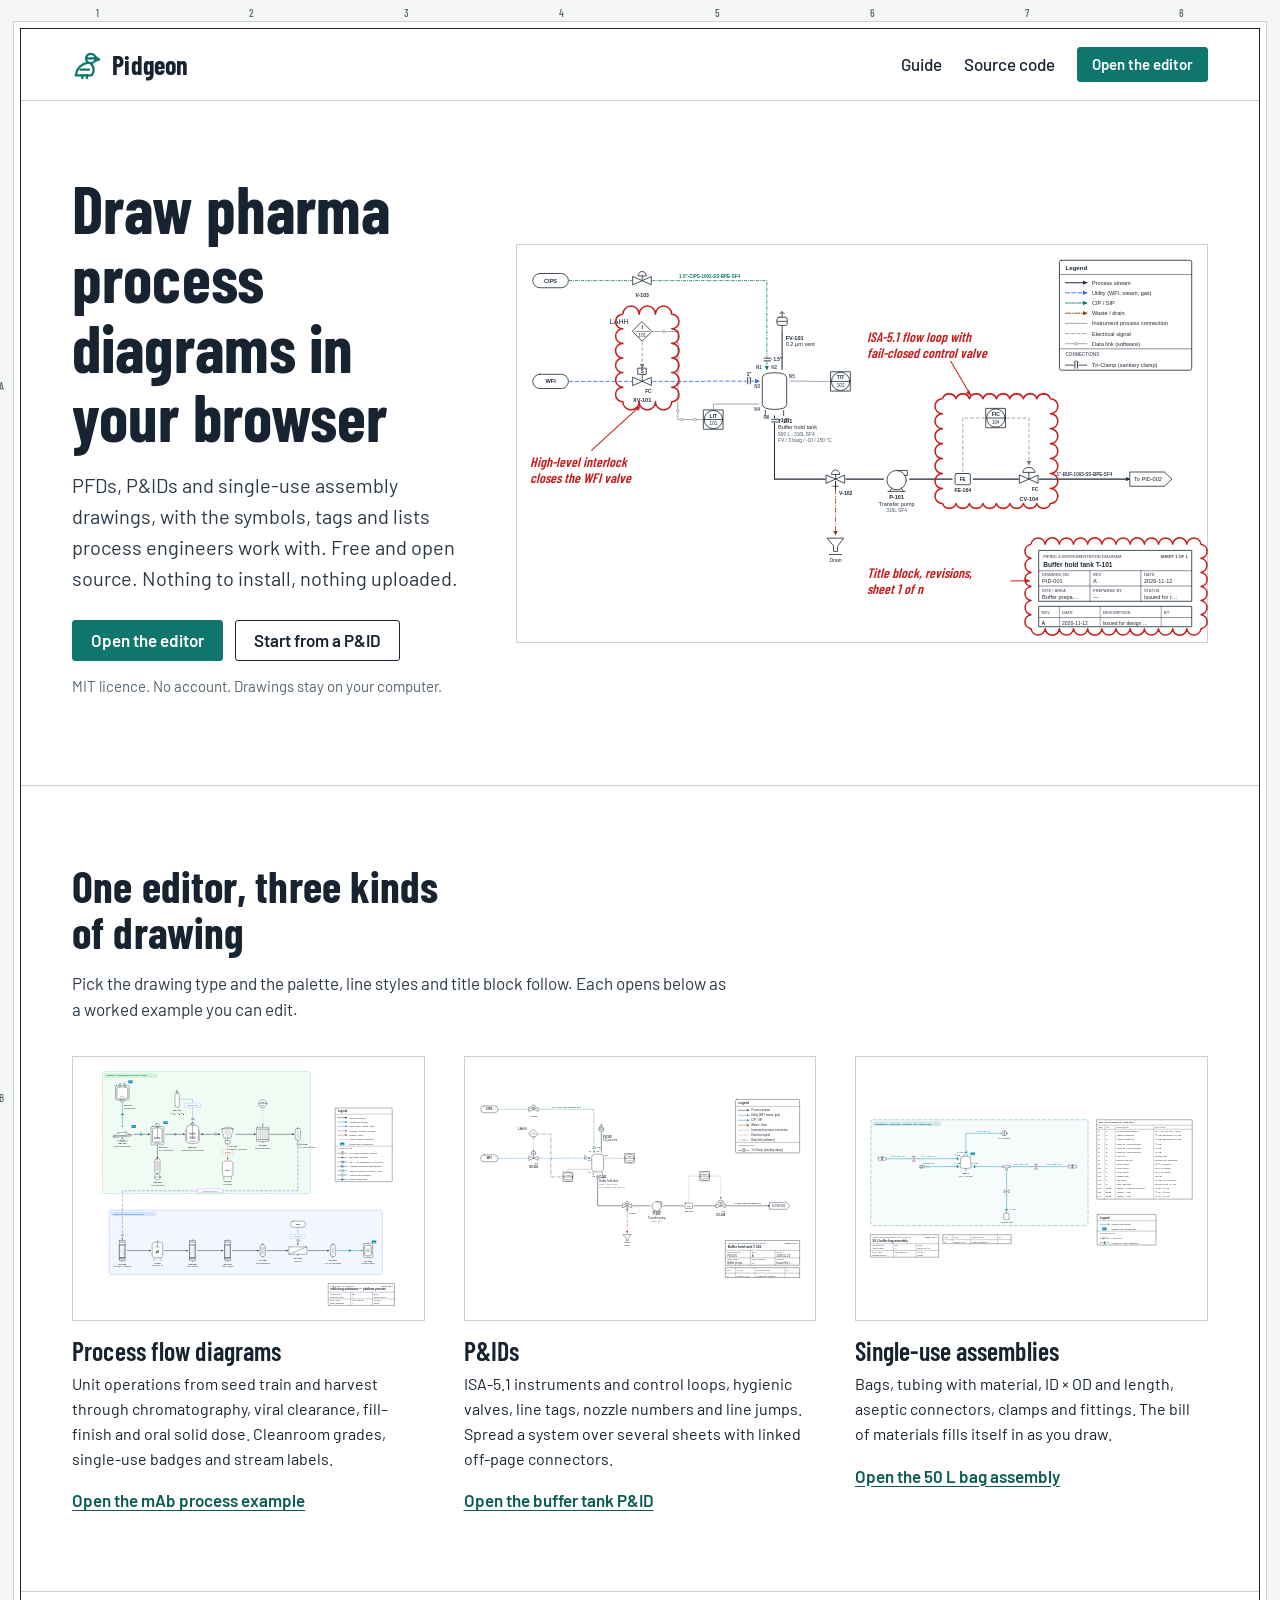
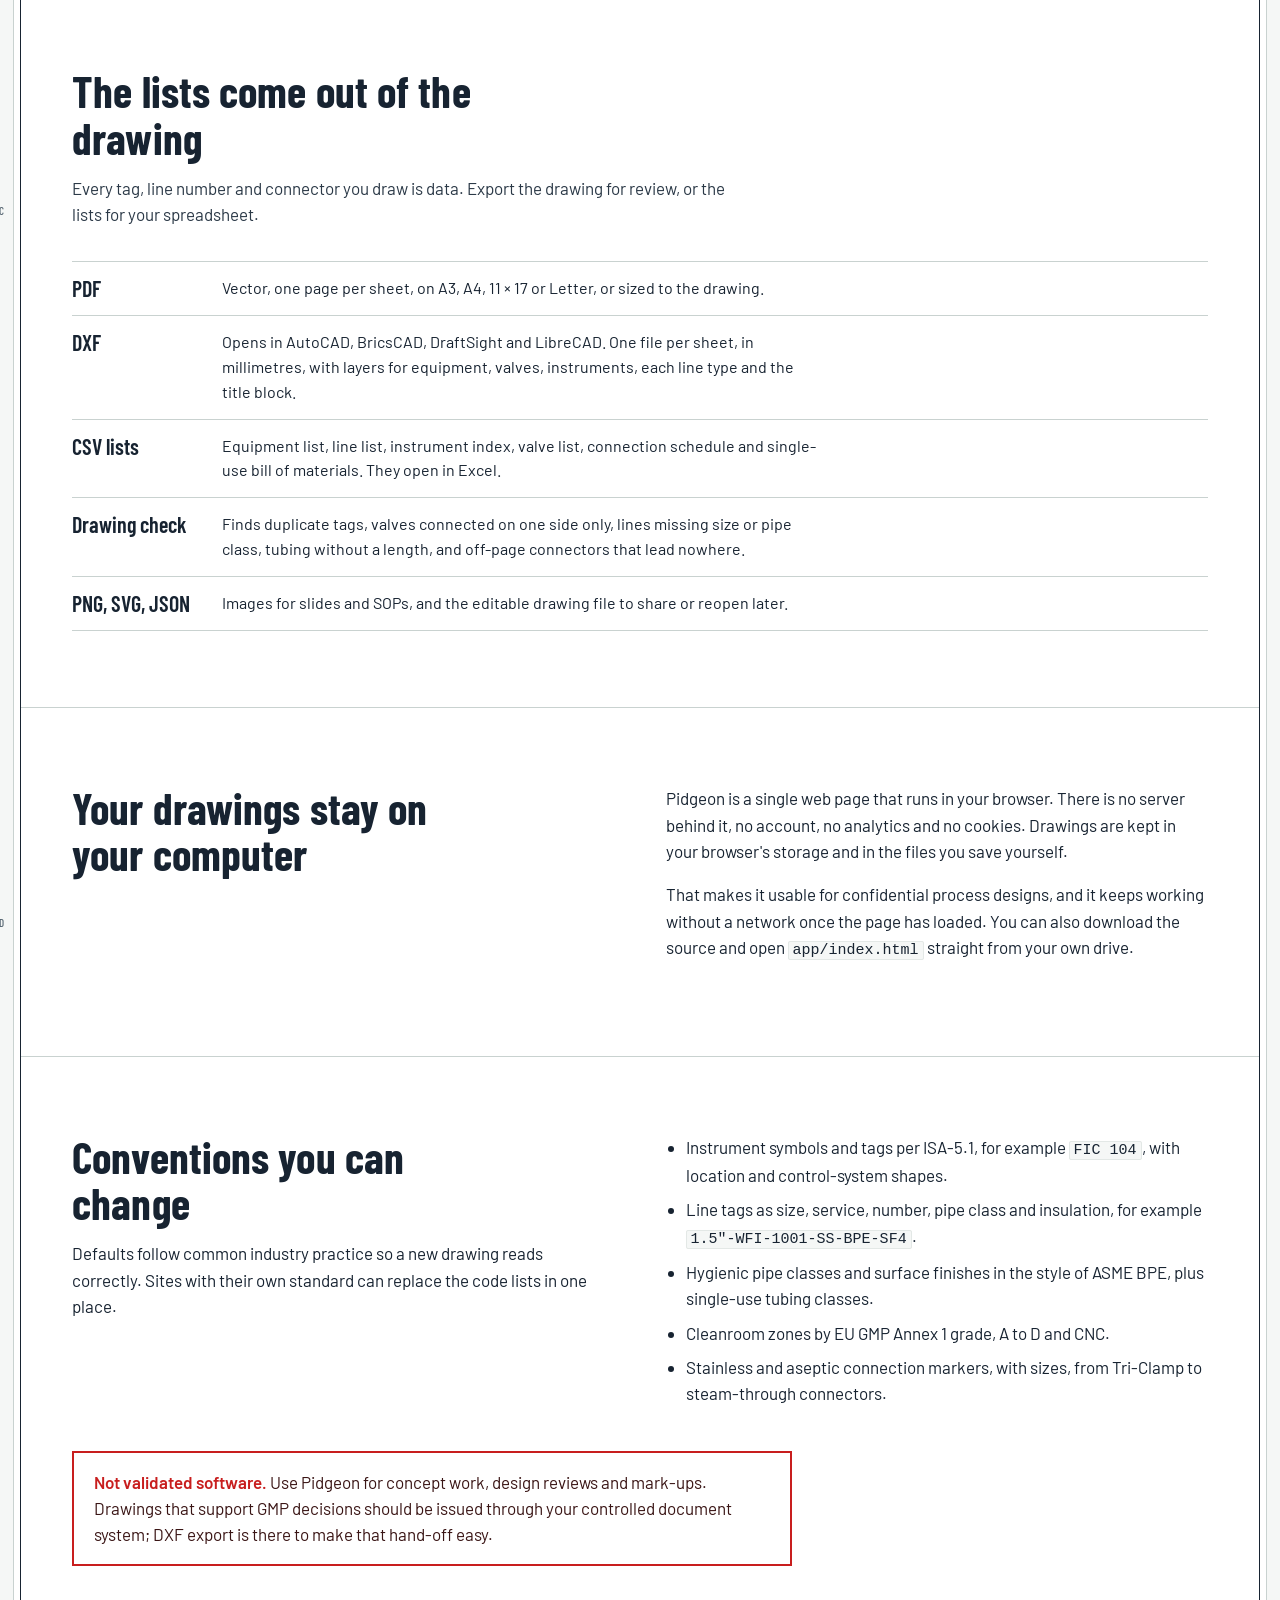
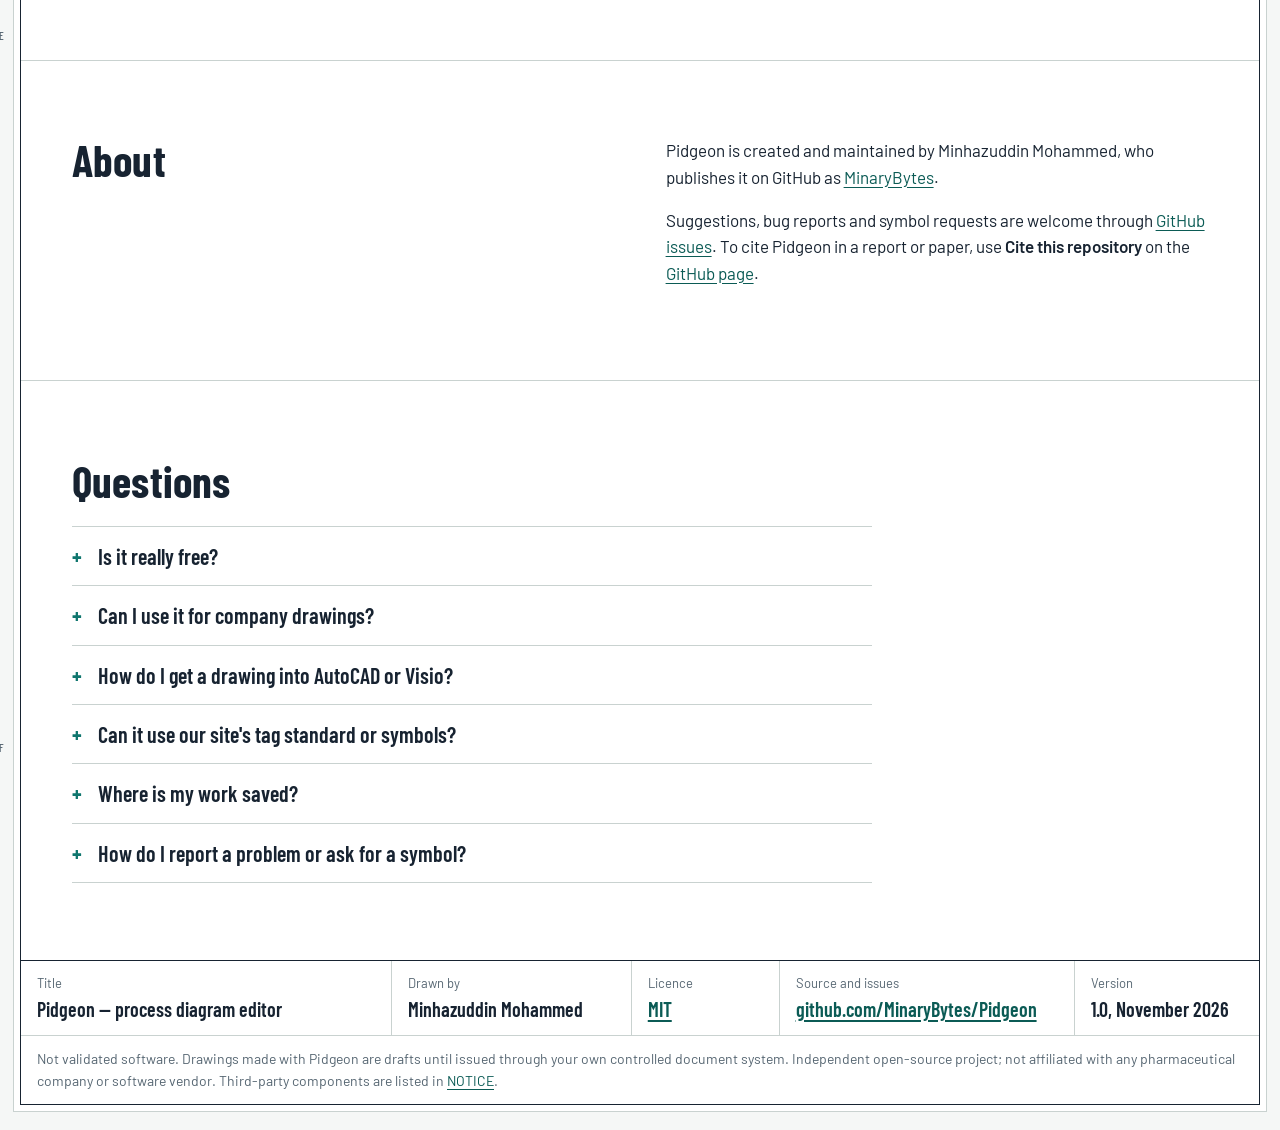
==== index.html @ 34bbd1a2 "Add author credit: About section, title-block footer, citation file Co-Authored-By: Claude Opus 5.5 " ====
<!DOCTYPE html>
<html lang="en">
<head>
<meta charset="utf-8">
<meta name="viewport" content="width=device-width, initial-scale=1">
<title>Pidgeon — free process diagrams for pharma</title>
<meta name="description" content="Free, open-source editor for pharma PFDs, P&IDs and single-use assembly drawings. Runs in your browser; nothing is uploaded.">
<link rel="icon" href="assets/pidgeon.svg" type="image/svg+xml">
<link rel="stylesheet" href="assets/site.css">
<meta property="og:title" content="Pidgeon — process diagrams for pharma">
<meta property="og:description" content="Free, open-source editor for PFDs, P&amp;IDs and single-use assembly drawings. Runs in your browser; nothing is uploaded.">
<meta property="og:image" content="assets/app-pid.webp">
</head>
<body>
<a class="skip" href="#main">Skip to content</a>
<div class="frame">
<div class="zones-x" aria-hidden="true"><span>1</span><span>2</span><span>3</span><span>4</span><span>5</span><span>6</span><span>7</span><span>8</span></div><div class="zones-y" aria-hidden="true"><span>A</span><span>B</span><span>C</span><span>D</span><span>E</span><span>F</span></div>
<header class="top">
  <a class="brand" href="./"><svg viewBox="0 0 32 32" fill="none" stroke="#0F766E" stroke-width="2.4" stroke-linejoin="round" stroke-linecap="round" aria-hidden="true"><circle cx="20" cy="9" r="5"/><path d="M15 9h10"/><path d="M25 7.5l4 2.5-4 1.5"/><path d="M17 13.5C10 15 5 20 4 27h17c3-3.5 3-9.5-1.5-13"/><path d="M9 21h9"/><path d="M11 27v3M16 27v3"/></svg>Pidgeon</a>
  <nav class="links" aria-label="Main">
    <a href="guide.html">Guide</a>
    <a href="https://github.com/MinaryBytes/Pidgeon">Source code</a>
    <a class="btn go" href="app/">Open the editor</a>
  </nav>
</header>
<main id="main">
<div class="hero">
  <div>
    <h1>Draw pharma process diagrams in your browser</h1>
    <p class="lede">PFDs, P&amp;IDs and single-use assembly drawings, with the symbols, tags and lists process engineers work with. Free and open source. Nothing to install, nothing uploaded.</p>
    <div class="ctas">
      <a class="btn go" href="app/">Open the editor</a>
      <a class="btn" href="app/#template-pid">Start from a P&amp;ID</a>
    </div>
    <p class="small">MIT licence. No account. Drawings stay on your computer.</p>
  </div>
  <figure class="drawing" style="margin:0">
    <img src="assets/drawing-pid.svg" width="1356" height="780" alt="A P&amp;ID drawn in Pidgeon: buffer hold tank T-101 with WFI and CIP supply lines, level and temperature transmitters, an interlocked on/off valve, transfer pump, flow loop with control valve, legend and title block.">
    <svg class="markup" viewBox="54 40 1356 780" aria-hidden="true">
      <g class="n1"><path class="cloud" pathLength="1" d="M890.0,342.0 A14,14 0 0 1 916.5,342.0 A14,14 0 0 1 943.0,342.0 A14,14 0 0 1 969.5,342.0 A14,14 0 0 1 996.0,342.0 A14,14 0 0 1 1022.5,342.0 A14,14 0 0 1 1049.0,342.0 A14,14 0 0 1 1075.5,342.0 A14,14 0 0 1 1102.0,342.0 A14,14 0 0 1 1102.0,371.4 A14,14 0 0 1 1102.0,400.9 A14,14 0 0 1 1102.0,430.3 A14,14 0 0 1 1102.0,459.7 A14,14 0 0 1 1102.0,489.1 A14,14 0 0 1 1102.0,518.6 A14,14 0 0 1 1102.0,548.0 A14,14 0 0 1 1075.5,548.0 A14,14 0 0 1 1049.0,548.0 A14,14 0 0 1 1022.5,548.0 A14,14 0 0 1 996.0,548.0 A14,14 0 0 1 969.5,548.0 A14,14 0 0 1 943.0,548.0 A14,14 0 0 1 916.5,548.0 A14,14 0 0 1 890.0,548.0 A14,14 0 0 1 890.0,518.6 A14,14 0 0 1 890.0,489.1 A14,14 0 0 1 890.0,459.7 A14,14 0 0 1 890.0,430.3 A14,14 0 0 1 890.0,400.9 A14,14 0 0 1 890.0,371.4 A14,14 0 0 1 890.0,342.0"/><path class="lead" pathLength="1" d="M906,268 L946,336"/><path class="tri" d="M946,336 l-10,-4 l6,-8 z"/><text x="742" y="230">ISA-5.1 flow loop with</text><text x="742" y="262">fail-closed control valve</text></g>
      <g class="n2"><path class="cloud" pathLength="1" d="M262.0,176.0 A14,14 0 0 1 294.0,176.0 A14,14 0 0 1 326.0,176.0 A14,14 0 0 1 358.0,176.0 A14,14 0 0 1 358.0,204.7 A14,14 0 0 1 358.0,233.3 A14,14 0 0 1 358.0,262.0 A14,14 0 0 1 358.0,290.7 A14,14 0 0 1 358.0,319.3 A14,14 0 0 1 358.0,348.0 A14,14 0 0 1 326.0,348.0 A14,14 0 0 1 294.0,348.0 A14,14 0 0 1 262.0,348.0 A14,14 0 0 1 262.0,319.3 A14,14 0 0 1 262.0,290.7 A14,14 0 0 1 262.0,262.0 A14,14 0 0 1 262.0,233.3 A14,14 0 0 1 262.0,204.7 A14,14 0 0 1 262.0,176.0"/><path class="lead" pathLength="1" d="M200,444 L296,356"/><path class="tri" d="M296,356 l-3,10 l-8,-6 z"/><text x="80" y="476">High-level interlock</text><text x="80" y="508">closes the WFI valve</text></g>
      <g class="n3"><path class="cloud" pathLength="1" d="M1064.0,628.0 A14,14 0 0 1 1091.8,628.0 A14,14 0 0 1 1119.7,628.0 A14,14 0 0 1 1147.5,628.0 A14,14 0 0 1 1175.3,628.0 A14,14 0 0 1 1203.2,628.0 A14,14 0 0 1 1231.0,628.0 A14,14 0 0 1 1258.8,628.0 A14,14 0 0 1 1286.7,628.0 A14,14 0 0 1 1314.5,628.0 A14,14 0 0 1 1342.3,628.0 A14,14 0 0 1 1370.2,628.0 A14,14 0 0 1 1398.0,628.0 A14,14 0 0 1 1398.0,655.7 A14,14 0 0 1 1398.0,683.3 A14,14 0 0 1 1398.0,711.0 A14,14 0 0 1 1398.0,738.7 A14,14 0 0 1 1398.0,766.3 A14,14 0 0 1 1398.0,794.0 A14,14 0 0 1 1370.2,794.0 A14,14 0 0 1 1342.3,794.0 A14,14 0 0 1 1314.5,794.0 A14,14 0 0 1 1286.7,794.0 A14,14 0 0 1 1258.8,794.0 A14,14 0 0 1 1231.0,794.0 A14,14 0 0 1 1203.2,794.0 A14,14 0 0 1 1175.3,794.0 A14,14 0 0 1 1147.5,794.0 A14,14 0 0 1 1119.7,794.0 A14,14 0 0 1 1091.8,794.0 A14,14 0 0 1 1064.0,794.0 A14,14 0 0 1 1064.0,766.3 A14,14 0 0 1 1064.0,738.7 A14,14 0 0 1 1064.0,711.0 A14,14 0 0 1 1064.0,683.3 A14,14 0 0 1 1064.0,655.7 A14,14 0 0 1 1064.0,628.0"/><path class="lead" pathLength="1" d="M1024,700 L1062,700"/><path class="tri" d="M1062,700 l-10,-5 v10 z"/><text x="742" y="694">Title block, revisions,</text><text x="742" y="726">sheet 1 of n</text></g>
    </svg>
  </figure>
</div>

<section aria-labelledby="kinds">
  <h2 id="kinds">One editor, three kinds of drawing</h2>
  <p class="intro">Pick the drawing type and the palette, line styles and title block follow. Each opens below as a worked example you can edit.</p>
  <div class="kinds">
    <div class="kind">
      <figure><img src="assets/drawing-mab.svg" alt="Process flow diagram of a monoclonal antibody process, from seed expansion to frozen bulk drug substance." loading="lazy"></figure>
      <h3>Process flow diagrams</h3>
      <p>Unit operations from seed train and harvest through chromatography, viral clearance, fill–finish and oral solid dose. Cleanroom grades, single-use badges and stream labels.</p>
      <a class="open" href="app/#template-mab">Open the mAb process example</a>
    </div>
    <div class="kind">
      <figure><img src="assets/drawing-pid.svg" alt="P&amp;ID of buffer hold tank T-101." loading="lazy"></figure>
      <h3>P&amp;IDs</h3>
      <p>ISA-5.1 instruments and control loops, hygienic valves, line tags, nozzle numbers and line jumps. Spread a system over several sheets with linked off-page connectors.</p>
      <a class="open" href="app/#template-pid">Open the buffer tank P&amp;ID</a>
    </div>
    <div class="kind">
      <figure><img src="assets/drawing-su.svg" alt="Single-use assembly drawing of a 50 litre buffer bag with tubing, aseptic connectors, clamps, a tee and a sample bag, with its bill of materials." loading="lazy"></figure>
      <h3>Single-use assemblies</h3>
      <p>Bags, tubing with material, ID × OD and length, aseptic connectors, clamps and fittings. The bill of materials fills itself in as you draw.</p>
      <a class="open" href="app/#template-su">Open the 50 L bag assembly</a>
    </div>
  </div>
</section>

<section aria-labelledby="out">
  <h2 id="out">The lists come out of the drawing</h2>
  <p class="intro">Every tag, line number and connector you draw is data. Export the drawing for review, or the lists for your spreadsheet.</p>
  <table class="outputs">
    <tr><th scope="row">PDF</th><td><p>Vector, one page per sheet, on A3, A4, 11 × 17 or Letter, or sized to the drawing.</p></td></tr>
    <tr><th scope="row">DXF</th><td><p>Opens in AutoCAD, BricsCAD, DraftSight and LibreCAD. One file per sheet, in millimetres, with layers for equipment, valves, instruments, each line type and the title block.</p></td></tr>
    <tr><th scope="row">CSV lists</th><td><p>Equipment list, line list, instrument index, valve list, connection schedule and single-use bill of materials. They open in Excel.</p></td></tr>
    <tr><th scope="row">Drawing check</th><td><p>Finds duplicate tags, valves connected on one side only, lines missing size or pipe class, tubing without a length, and off-page connectors that lead nowhere.</p></td></tr>
    <tr><th scope="row">PNG, SVG, JSON</th><td><p>Images for slides and SOPs, and the editable drawing file to share or reopen later.</p></td></tr>
  </table>
</section>

<section aria-labelledby="priv">
  <div class="split">
    <div>
      <h2 id="priv">Your drawings stay on your computer</h2>
    </div>
    <div>
      <p>Pidgeon is a single web page that runs in your browser. There is no server behind it, no account, no analytics and no cookies. Drawings are kept in your browser's storage and in the files you save yourself.</p>
      <p>That makes it usable for confidential process designs, and it keeps working without a network once the page has loaded. You can also download the source and open <code>app/index.html</code> straight from your own drive.</p>
    </div>
  </div>
</section>

<section aria-labelledby="conv">
  <div class="split">
    <div>
      <h2 id="conv">Conventions you can change</h2>
      <p>Defaults follow common industry practice so a new drawing reads correctly. Sites with their own standard can replace the code lists in one place.</p>
    </div>
    <ul>
      <li>Instrument symbols and tags per ISA-5.1, for example <code>FIC 104</code>, with location and control-system shapes.</li>
      <li>Line tags as size, service, number, pipe class and insulation, for example <code>1.5"-WFI-1001-SS-BPE-SF4</code>.</li>
      <li>Hygienic pipe classes and surface finishes in the style of ASME BPE, plus single-use tubing classes.</li>
      <li>Cleanroom zones by EU GMP Annex 1 grade, A to D and CNC.</li>
      <li>Stainless and aseptic connection markers, with sizes, from Tri-Clamp to steam-through connectors.</li>
    </ul>
  </div>
  <p class="note" style="margin-top:36px"><strong>Not validated software.</strong> Use Pidgeon for concept work, design reviews and mark-ups. Drawings that support GMP decisions should be issued through your controlled document system; DXF export is there to make that hand-off easy.</p>
</section>

<section aria-labelledby="about">
  <div class="split">
    <div><h2 id="about">About</h2></div>
    <div>
      <p>Pidgeon is created and maintained by Minhazuddin Mohammed, who publishes it on GitHub as <a href="https://github.com/MinaryBytes">MinaryBytes</a>.</p>
      <p data-linkedin hidden></p>
      <p>Suggestions, bug reports and symbol requests are welcome through <a href="https://github.com/MinaryBytes/Pidgeon/issues">GitHub issues</a>. To cite Pidgeon in a report or paper, use <b>Cite this repository</b> on the <a href="https://github.com/MinaryBytes/Pidgeon">GitHub page</a>.</p>
    </div>
  </div>
</section>

<section aria-labelledby="faq">
  <h2 id="faq" style="margin-bottom:22px">Questions</h2>
  <details><summary>Is it really free?</summary><p>Yes. Pidgeon is open source under the MIT licence: use it, change it and share it, including at work and in commercial projects.</p></details>
  <details><summary>Can I use it for company drawings?</summary><p>Nothing you draw leaves your computer, so it is suitable for confidential designs. Check your company's rules on browser-based tools; because it is a static page, IT teams can also host their own copy internally.</p></details>
  <details><summary>How do I get a drawing into AutoCAD or Visio?</summary><p>Use Save &amp; export. DXF opens in AutoCAD and other CAD tools with layers and linetypes. SVG pastes into Visio, PowerPoint and Word.</p></details>
  <details><summary>Can it use our site's tag standard or symbols?</summary><p>The service codes, pipe classes and tag prefixes are short lists at the top of the code. Fork the project and change them, or open an issue describing your standard.</p></details>
  <details><summary>Where is my work saved?</summary><p>In this browser on this computer, automatically. To move a drawing to another computer or share it, use Save &amp; export and choose the diagram file (.json), then Open it on the other machine.</p></details>
  <details><summary>How do I report a problem or ask for a symbol?</summary><p>Open an issue on <a href="https://github.com/MinaryBytes/Pidgeon/issues">GitHub</a>. Attach the .json file if a drawing shows the problem, after removing anything confidential.</p></details>
</section>
</main>
<footer class="titleblock">
  <div><span class="k">Title</span><span class="v">Pidgeon — process diagram editor</span></div>
  <div><span class="k">Drawn by</span><span class="v" data-author>Minhazuddin Mohammed</span></div>
  <div><span class="k">Licence</span><span class="v"><a href="LICENSE">MIT</a></span></div>
  <div><span class="k">Source and issues</span><span class="v"><a href="https://github.com/MinaryBytes/Pidgeon">github.com/MinaryBytes/Pidgeon</a></span></div>
  <div><span class="k">Version</span><span class="v">1.0, November 2026</span></div>
  <div class="wide">Not validated software. Drawings made with Pidgeon are drafts until issued through your own controlled document system. Independent open-source project; not affiliated with any pharmaceutical company or software vendor. Third-party components are listed in <a href="NOTICE.md">NOTICE</a>.</div>
</footer>
</div>
</body>
</html>
---- assets/site.css ----
/* Pidgeon website — drafting-sheet look: mylar paper, blue-black ink, teal process line, redline markup */
@font-face{font-family:Barlow;src:url(fonts/barlow-latin-400-normal.woff2) format("woff2");font-weight:400;font-style:normal;font-display:swap}
@font-face{font-family:Barlow;src:url(fonts/barlow-latin-400-italic.woff2) format("woff2");font-weight:400;font-style:italic;font-display:swap}
@font-face{font-family:Barlow;src:url(fonts/barlow-latin-500-normal.woff2) format("woff2");font-weight:500;font-display:swap}
@font-face{font-family:Barlow;src:url(fonts/barlow-latin-600-normal.woff2) format("woff2");font-weight:600;font-display:swap}
@font-face{font-family:"Barlow Condensed";src:url(fonts/barlow-condensed-latin-500-normal.woff2) format("woff2");font-weight:500;font-display:swap}
@font-face{font-family:"Barlow Condensed";src:url(fonts/barlow-condensed-latin-600-normal.woff2) format("woff2");font-weight:600;font-display:swap}
@font-face{font-family:"Barlow Condensed";src:url(fonts/barlow-condensed-latin-700-normal.woff2) format("woff2");font-weight:700;font-display:swap}

:root{
  --paper:#F5F7F6;      /* drafting film */
  --sheet:#FFFFFF;
  --ink:#172331;        /* blue-black drawing ink */
  --mute:#566672;
  --rule:#C9D2D0;
  --grid:#E3E8E6;
  --line:#0F766E;       /* process line / action */
  --line-dark:#0B5B55;
  --red:#C81E1E;        /* redline markup */
  --cond:"Barlow Condensed","Arial Narrow",sans-serif;
  --body:Barlow,"Segoe UI",system-ui,sans-serif;
}
*{box-sizing:border-box}
html{-webkit-text-size-adjust:100%}
body{margin:0;background:var(--paper);color:var(--ink);font:400 17px/1.55 var(--body)}
img,svg{max-width:100%}
a{color:var(--line-dark);text-underline-offset:3px}
a:hover{color:var(--ink)}
:focus-visible{outline:2.5px solid var(--red);outline-offset:3px;border-radius:2px}
.skip{position:absolute;left:-999px}
.skip:focus{left:16px;top:12px;background:var(--sheet);padding:6px 10px;z-index:10}

/* The page is a drawing sheet: border with zone references */
.frame{position:relative;max-width:1240px;margin:28px auto;background:var(--sheet);border:1.5px solid var(--ink);box-shadow:0 0 0 6px var(--sheet),0 0 0 7px var(--rule)}
.zones-x,.zones-y{position:absolute;display:flex;color:var(--mute);font:500 11px/1 var(--cond);pointer-events:none}
.zones-x{left:0;right:0;top:-22px;justify-content:space-around}
.zones-y{top:0;bottom:0;left:-22px;flex-direction:column;justify-content:space-around}
.wrap{padding:0 clamp(20px,4vw,56px)}

header.top{display:flex;align-items:center;gap:20px;padding:18px clamp(20px,4vw,56px);border-bottom:1px solid var(--rule)}
.brand{display:flex;align-items:center;gap:10px;font:700 26px/1 var(--cond);color:var(--ink);text-decoration:none;letter-spacing:.2px}
.brand svg{width:30px;height:30px}
nav.links{margin-left:auto;display:flex;align-items:center;gap:22px;font-weight:500}
nav.links a{color:var(--ink);text-decoration:none}
nav.links a:hover{text-decoration:underline}
.btn{display:inline-block;padding:11px 18px;border:1.5px solid var(--ink);border-radius:3px;font:600 17px/1 var(--body);text-decoration:none;color:var(--ink);background:var(--sheet)}
.btn:hover{background:var(--paper);color:var(--ink)}
.btn.go{background:var(--line);border-color:var(--line);color:#fff}
.btn.go:hover{background:var(--line-dark);border-color:var(--line-dark);color:#fff}
nav.links .btn{padding:9px 14px;font-size:15px}

h1,h2,h3{font-family:var(--cond);font-weight:700;line-height:1.05;margin:0;letter-spacing:.1px}
h1{font-size:clamp(42px,5.2vw,66px);max-width:12ch}
h2{font-size:clamp(32px,3.6vw,44px);max-width:20ch}
h3{font-size:26px;font-weight:600}
p{margin:0 0 1em;max-width:66ch}
.lede{font-size:20px;color:#2b3947;max-width:38ch}
.small{font-size:15px;color:var(--mute)}

/* Hero */
.hero{display:grid;grid-template-columns:minmax(300px,4fr) 7fr;gap:clamp(24px,4vw,48px);align-items:center;padding:clamp(36px,6vw,72px) clamp(20px,4vw,56px)}
.hero .ctas{display:flex;flex-wrap:wrap;gap:12px;margin:26px 0 14px}
.hero h1{margin-bottom:20px}
.drawing{position:relative;border:1px solid var(--rule);background:#fff}
.drawing img{display:block;width:100%;height:auto}
.drawing svg.markup{position:absolute;inset:0;width:100%;height:100%;overflow:visible}
.markup .cloud{fill:none;stroke:var(--red);stroke-width:3;stroke-linejoin:round}
.markup .lead{fill:none;stroke:var(--red);stroke-width:2}
.markup text{fill:var(--red);font:italic 600 27px var(--cond)}
.markup .tri{fill:var(--red)}
@media (prefers-reduced-motion:no-preference){
  .markup .cloud,.markup .lead{stroke-dasharray:1;stroke-dashoffset:1;animation:draw 1s ease-out forwards}
  .markup .n2 .cloud,.markup .n2 .lead{animation-delay:.55s}
  .markup .n3 .cloud,.markup .n3 .lead{animation-delay:1.1s}
  .markup text,.markup .tri{opacity:0;animation:show .4s ease-out forwards;animation-delay:.7s}
  .markup .n2 text,.markup .n2 .tri{animation-delay:1.25s}
  .markup .n3 text,.markup .n3 .tri{animation-delay:1.8s}
}
@keyframes draw{to{stroke-dashoffset:0}}
@keyframes show{to{opacity:1}}

/* Sections are separated like drawing zones by a single ink rule */
section{padding:clamp(44px,6vw,80px) clamp(20px,4vw,56px);border-top:1px solid var(--rule)}
section > h2{margin-bottom:14px}
section > p.intro{color:#2b3947;margin-bottom:34px}

.kinds{display:grid;grid-template-columns:repeat(3,1fr);gap:clamp(20px,3vw,40px)}
.kind figure{margin:0 0 16px;border:1px solid var(--rule);background:#fff;aspect-ratio:4/3;display:flex;align-items:center;justify-content:center;overflow:hidden}
.kind figure img{width:100%;height:100%;object-fit:contain;padding:8px}
.kind h3{margin-bottom:8px}
.kind p{font-size:16px}
.kind a.open{font-weight:600}

table.outputs{width:100%;border-collapse:collapse;font-size:16px}
.outputs th,.outputs td{text-align:left;vertical-align:top;padding:14px 16px 14px 0;border-top:1px solid var(--rule)}
.outputs th{font:600 22px/1.1 var(--cond);width:150px;white-space:nowrap}
.outputs tr:last-child td,.outputs tr:last-child th{border-bottom:1px solid var(--rule)}
.outputs td p{margin:0}

.split h2{margin-bottom:14px}
.split{display:grid;grid-template-columns:1fr 1fr;gap:clamp(24px,4vw,64px);align-items:start}
.split ul{margin:0;padding-left:20px}
.split li{margin:0 0 8px;max-width:58ch}

.note{border:2px solid var(--red);padding:16px 20px;color:#3a1515;background:#fff;max-width:72ch}
.note strong{color:var(--red)}

details{border-top:1px solid var(--rule);padding:16px 0;max-width:80ch}
details:last-of-type{border-bottom:1px solid var(--rule)}
summary{cursor:pointer;font:600 22px/1.2 var(--cond);list-style:none;display:flex;gap:12px;align-items:baseline}
summary::-webkit-details-marker{display:none}
summary::before{content:"+";color:var(--line);font-weight:700;width:14px;flex:none}
details[open] summary::before{content:"−"}
details p{margin:10px 0 0 26px}

/* Footer = title block */
footer.titleblock{display:grid;grid-template-columns:2fr 1.3fr .8fr 1.6fr 1fr;border-top:1.5px solid var(--ink)}
.titleblock > div{padding:12px 16px;border-left:1px solid var(--rule);min-height:72px}
.titleblock > div:first-child{border-left:none}
.titleblock .k{display:block;font-size:13px;color:var(--mute);margin-bottom:4px}
.titleblock .v{font:600 20px/1.2 var(--cond)}
.titleblock .wide{grid-column:1/-1;border-left:none;border-top:1px solid var(--rule);font-size:14px;color:var(--mute);min-height:0}

/* Guide */
.guide{display:grid;grid-template-columns:220px 1fr;gap:48px;padding:clamp(36px,5vw,64px) clamp(20px,4vw,56px)}
.guide nav.toc{position:sticky;top:20px;align-self:start;font-size:15px}
.guide nav.toc a{display:block;padding:5px 0;color:var(--ink);text-decoration:none}
.guide nav.toc a:hover{color:var(--line-dark);text-decoration:underline}
.guide article h1{font-size:clamp(40px,5vw,60px);margin-bottom:18px}
.guide article h2{max-width:none;font-size:34px;margin:52px 0 12px;padding-top:18px;border-top:1px solid var(--rule)}
.guide article h3{font-size:22px;margin:26px 0 8px}
.guide article ul,.guide article ol{padding-left:22px;max-width:66ch}
.guide article li{margin-bottom:6px}
kbd{font:500 14px var(--body);border:1px solid var(--rule);border-bottom-width:2px;border-radius:3px;padding:0 5px;background:var(--paper)}
code{font-size:15px;background:var(--paper);border:1px solid var(--grid);padding:0 4px;border-radius:2px}
.guide table{border-collapse:collapse;font-size:16px;margin:8px 0 16px}
.guide td,.guide th{border-top:1px solid var(--rule);padding:8px 18px 8px 0;text-align:left;vertical-align:top}

@media (max-width:980px){
  .frame{margin:0;border-left:none;border-right:none;box-shadow:none}
  .zones-x,.zones-y{display:none}
  .hero{grid-template-columns:1fr}
  .kinds{grid-template-columns:1fr}
  .split{grid-template-columns:1fr}
  .guide{grid-template-columns:1fr}
  .guide nav.toc{position:static;columns:2}
  footer.titleblock{grid-template-columns:1fr 1fr}
  .titleblock > div:nth-child(3){border-left:none}
  .titleblock > div:nth-child(n+3){border-top:1px solid var(--rule)}
}
@media (max-width:560px){
  body{font-size:16px}
  nav.links a:not(.btn){display:none}
  .outputs th{width:auto;display:block;border-bottom:none;padding-bottom:0}
  .outputs td{display:block;border-top:none;padding-top:4px}
  footer.titleblock{grid-template-columns:1fr}
  .titleblock > div{border-left:none;border-top:1px solid var(--rule)}
}
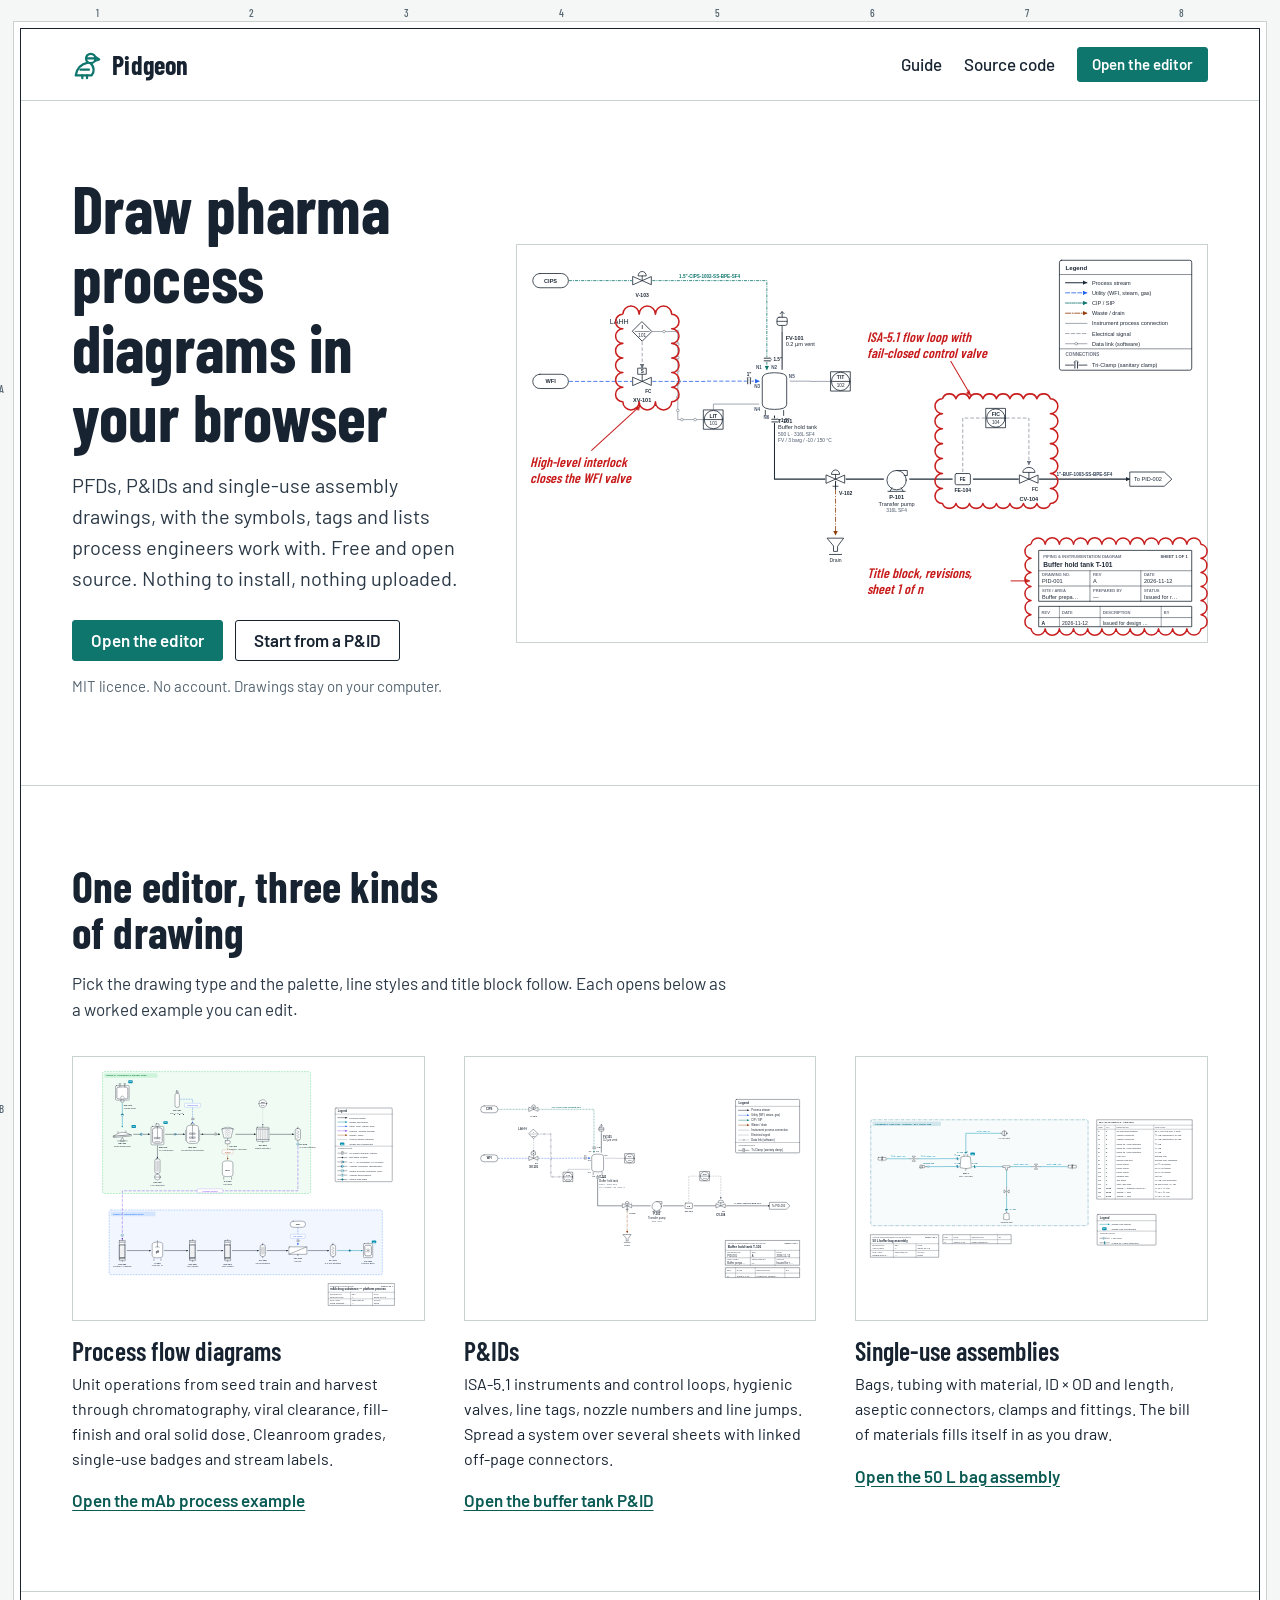
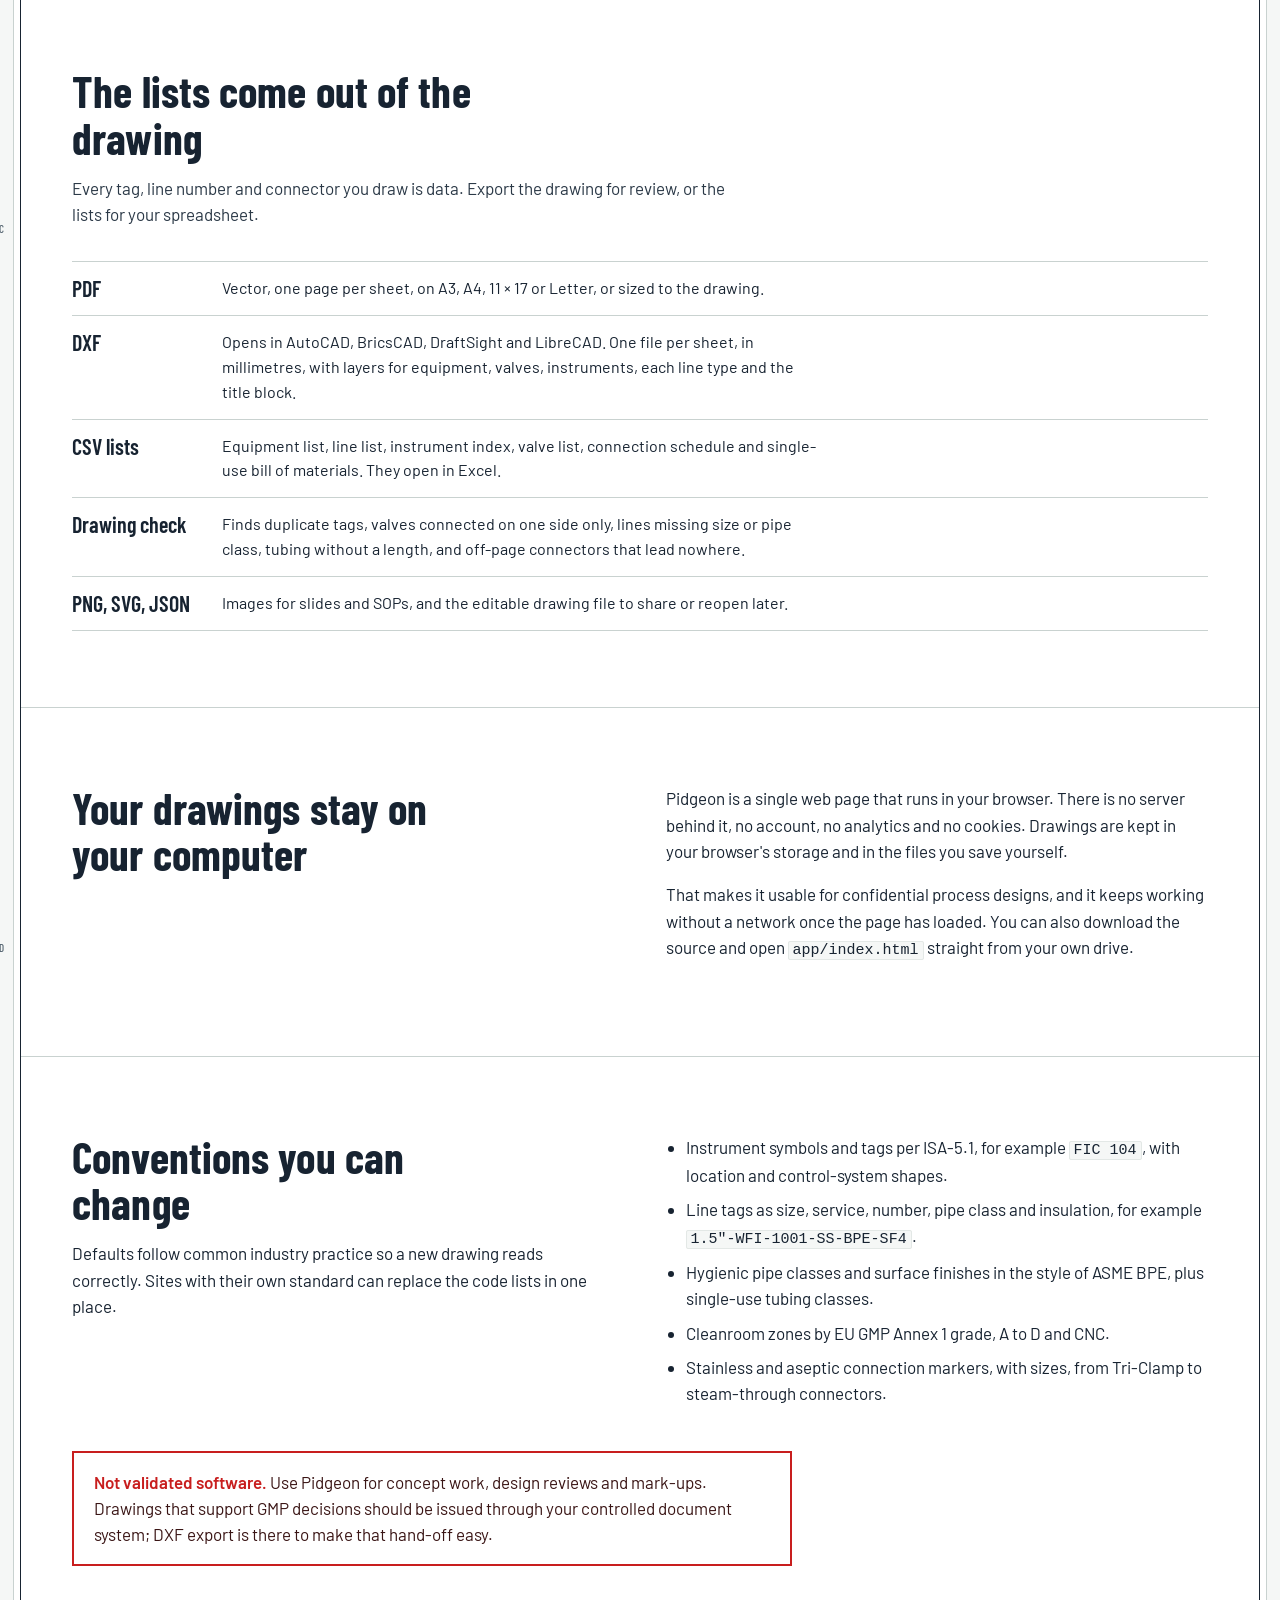
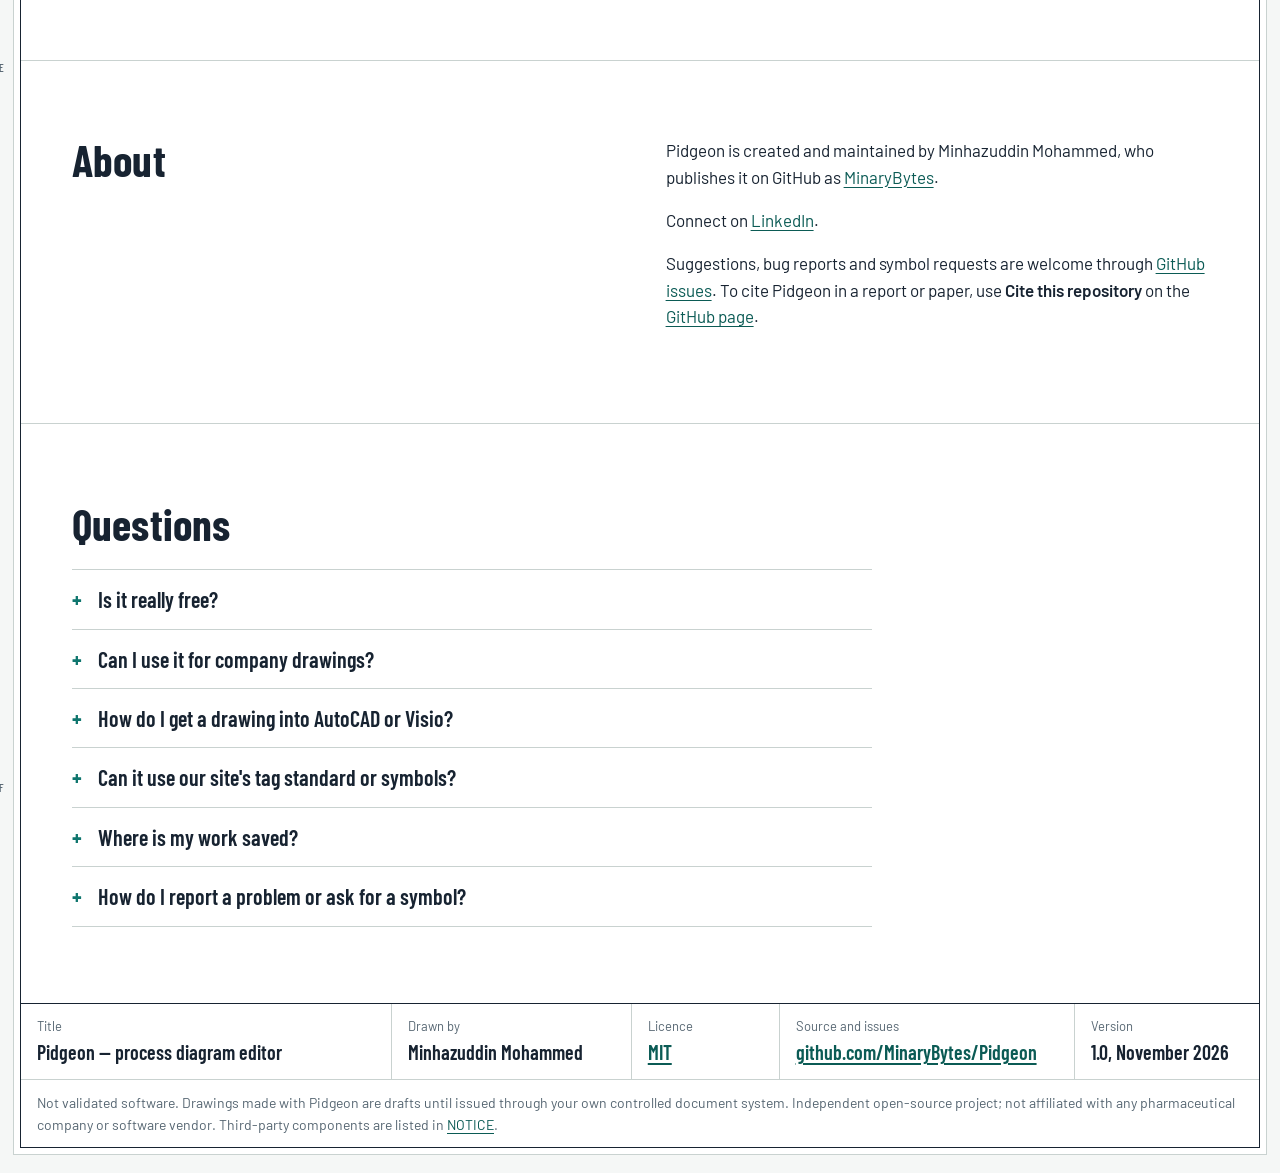
==== commit 5a59e2ed: "Add LinkedIn link to About Co-Authored-By: Claude Opus 5.5 <noreply@anthropic.com> Claude-Session: h" ====
--- a/index.html
+++ b/index.html
@@ -115,7 +115,7 @@
     <div><h2 id="about">About</h2></div>
     <div>
       <p>Pidgeon is created and maintained by Minhazuddin Mohammed, who publishes it on GitHub as <a href="https://github.com/MinaryBytes">MinaryBytes</a>.</p>
-      <p data-linkedin hidden></p>
+      <p>Connect on <a href="https://www.linkedin.com/in/minhazuddinm/" rel="author">LinkedIn</a>.</p>
       <p>Suggestions, bug reports and symbol requests are welcome through <a href="https://github.com/MinaryBytes/Pidgeon/issues">GitHub issues</a>. To cite Pidgeon in a report or paper, use <b>Cite this repository</b> on the <a href="https://github.com/MinaryBytes/Pidgeon">GitHub page</a>.</p>
     </div>
   </div>
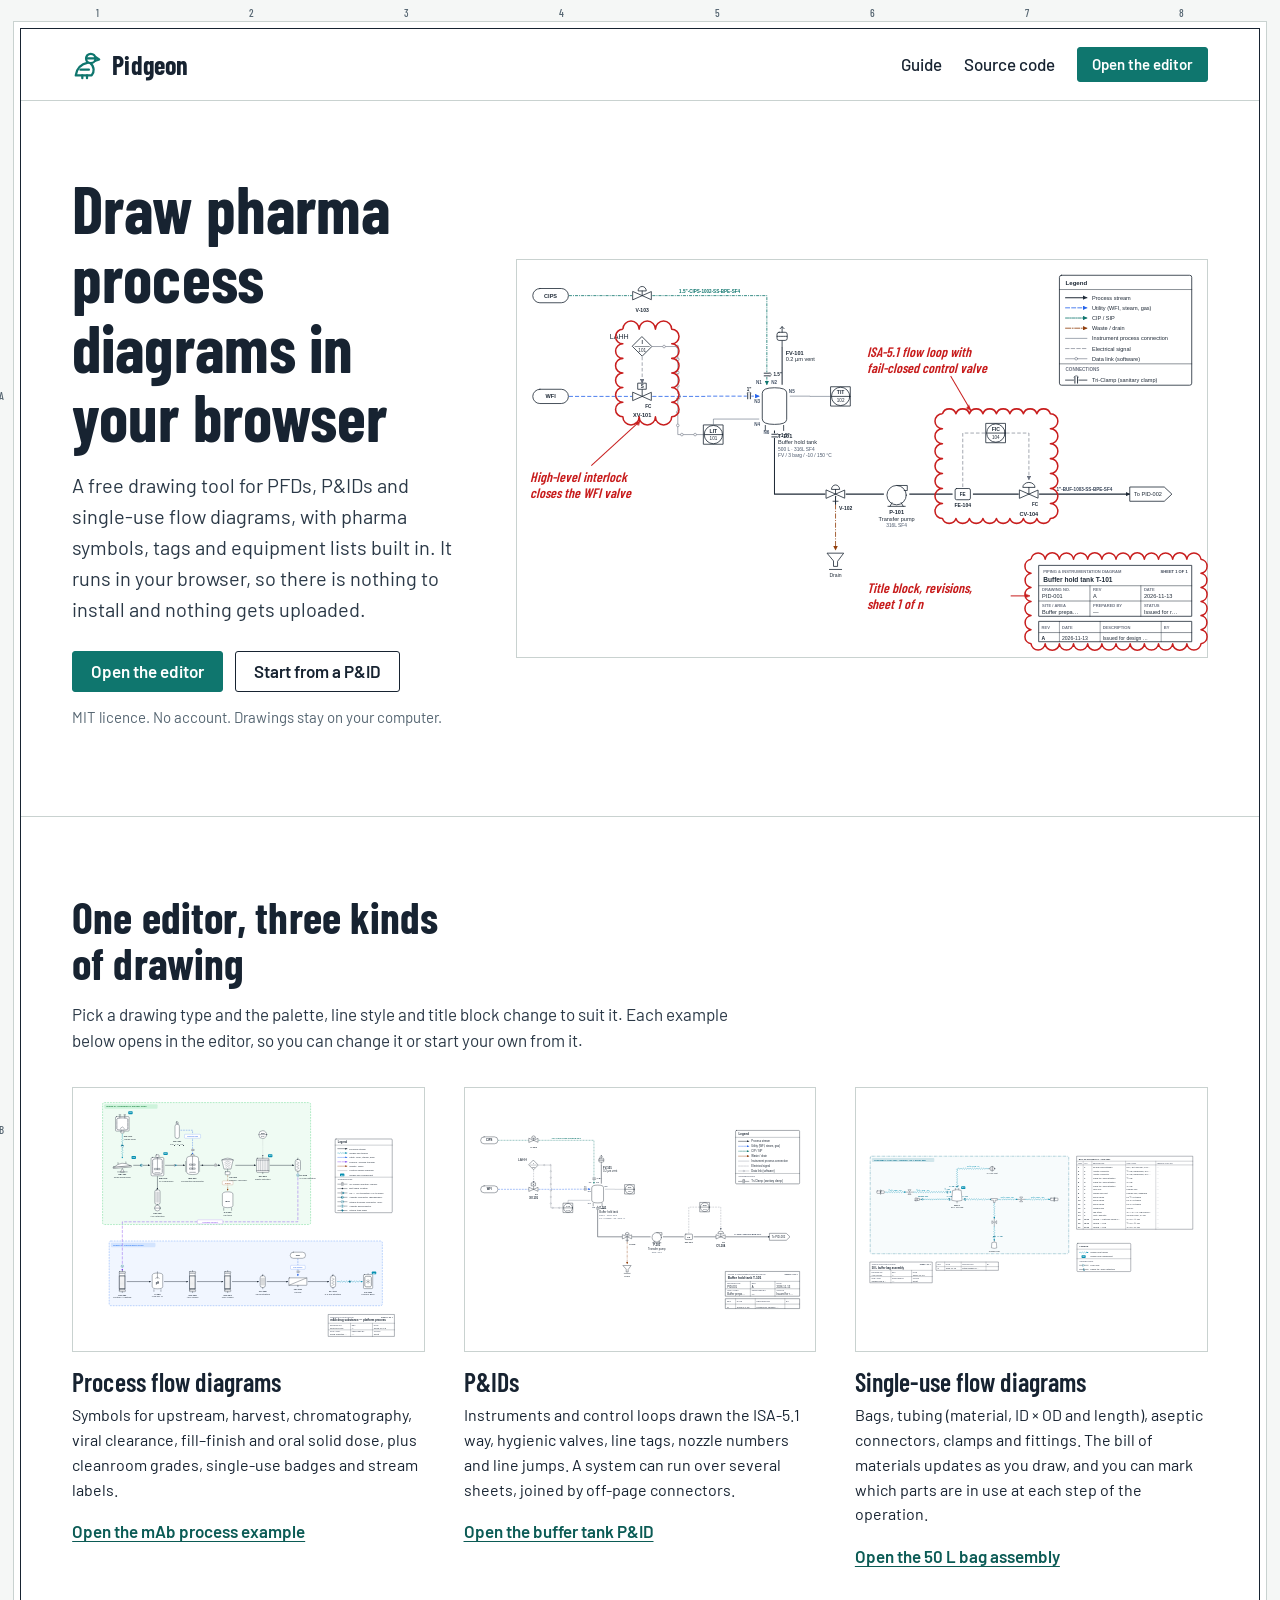
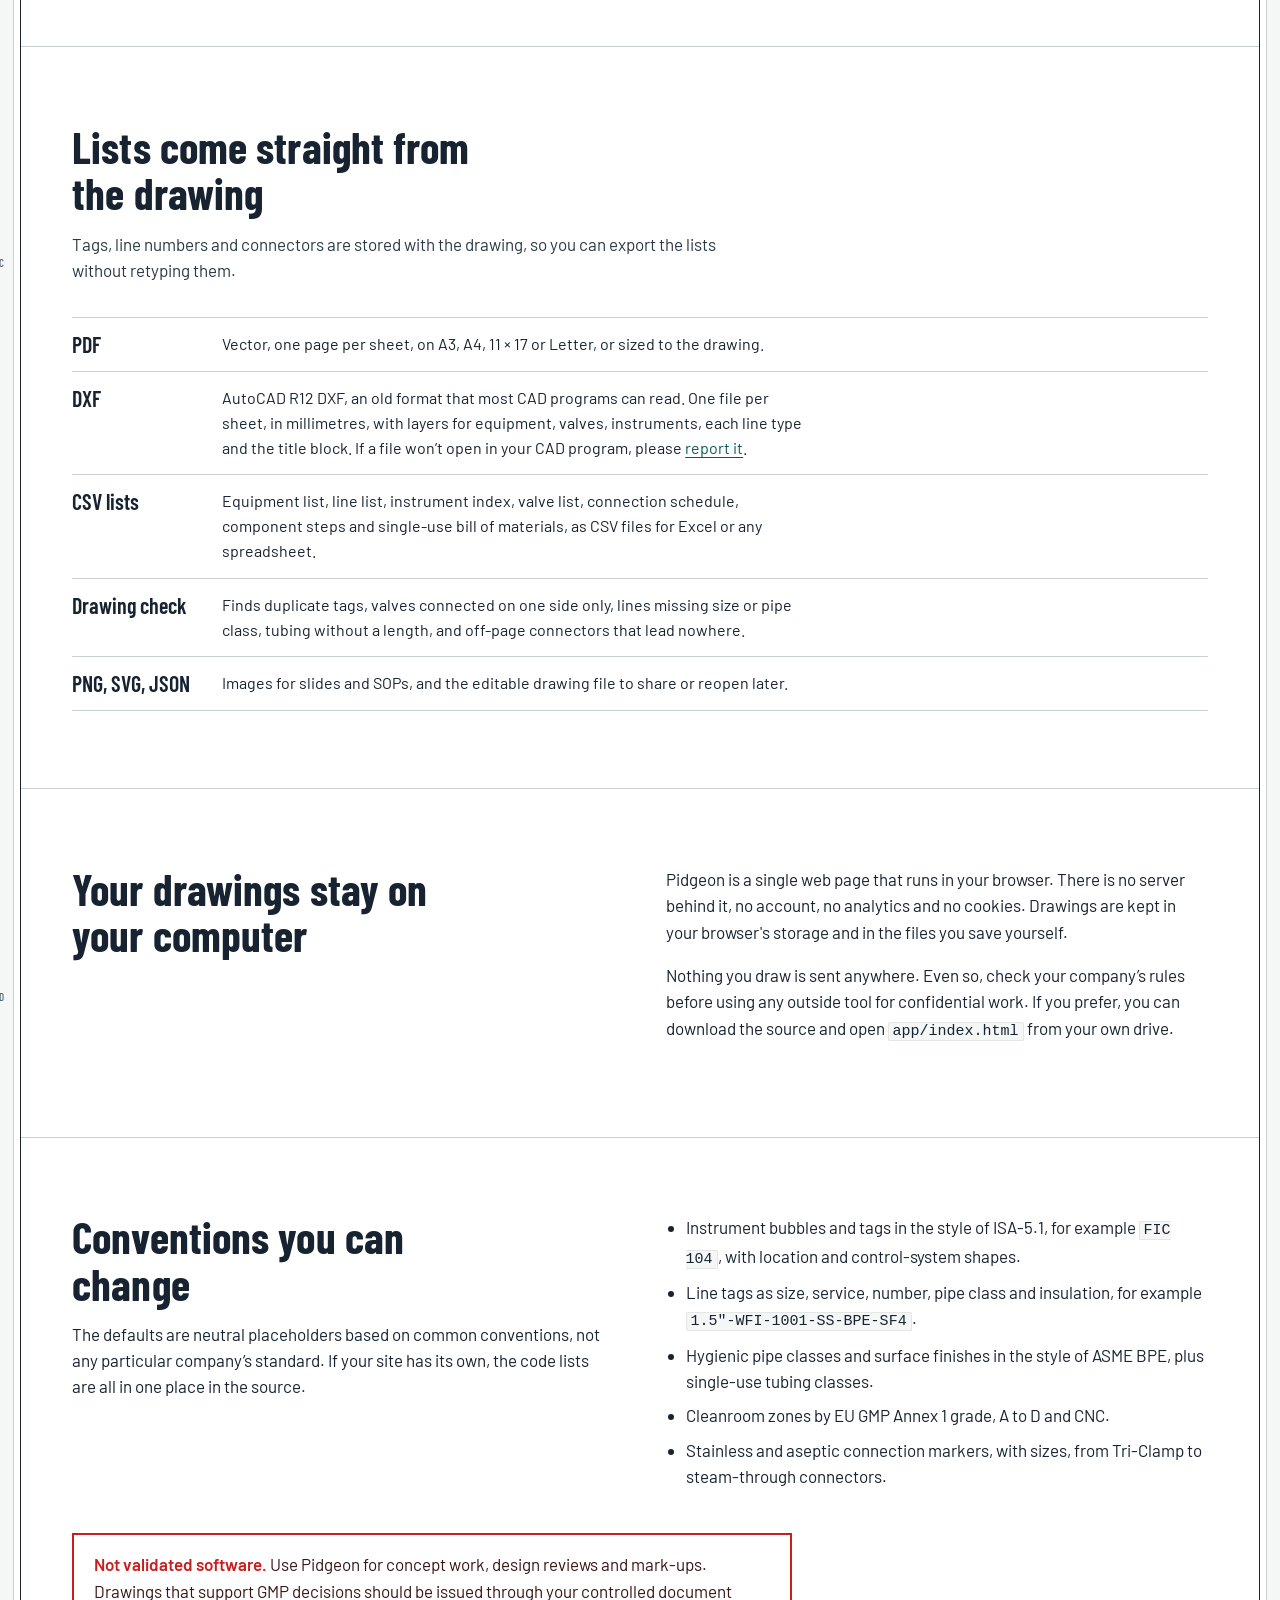
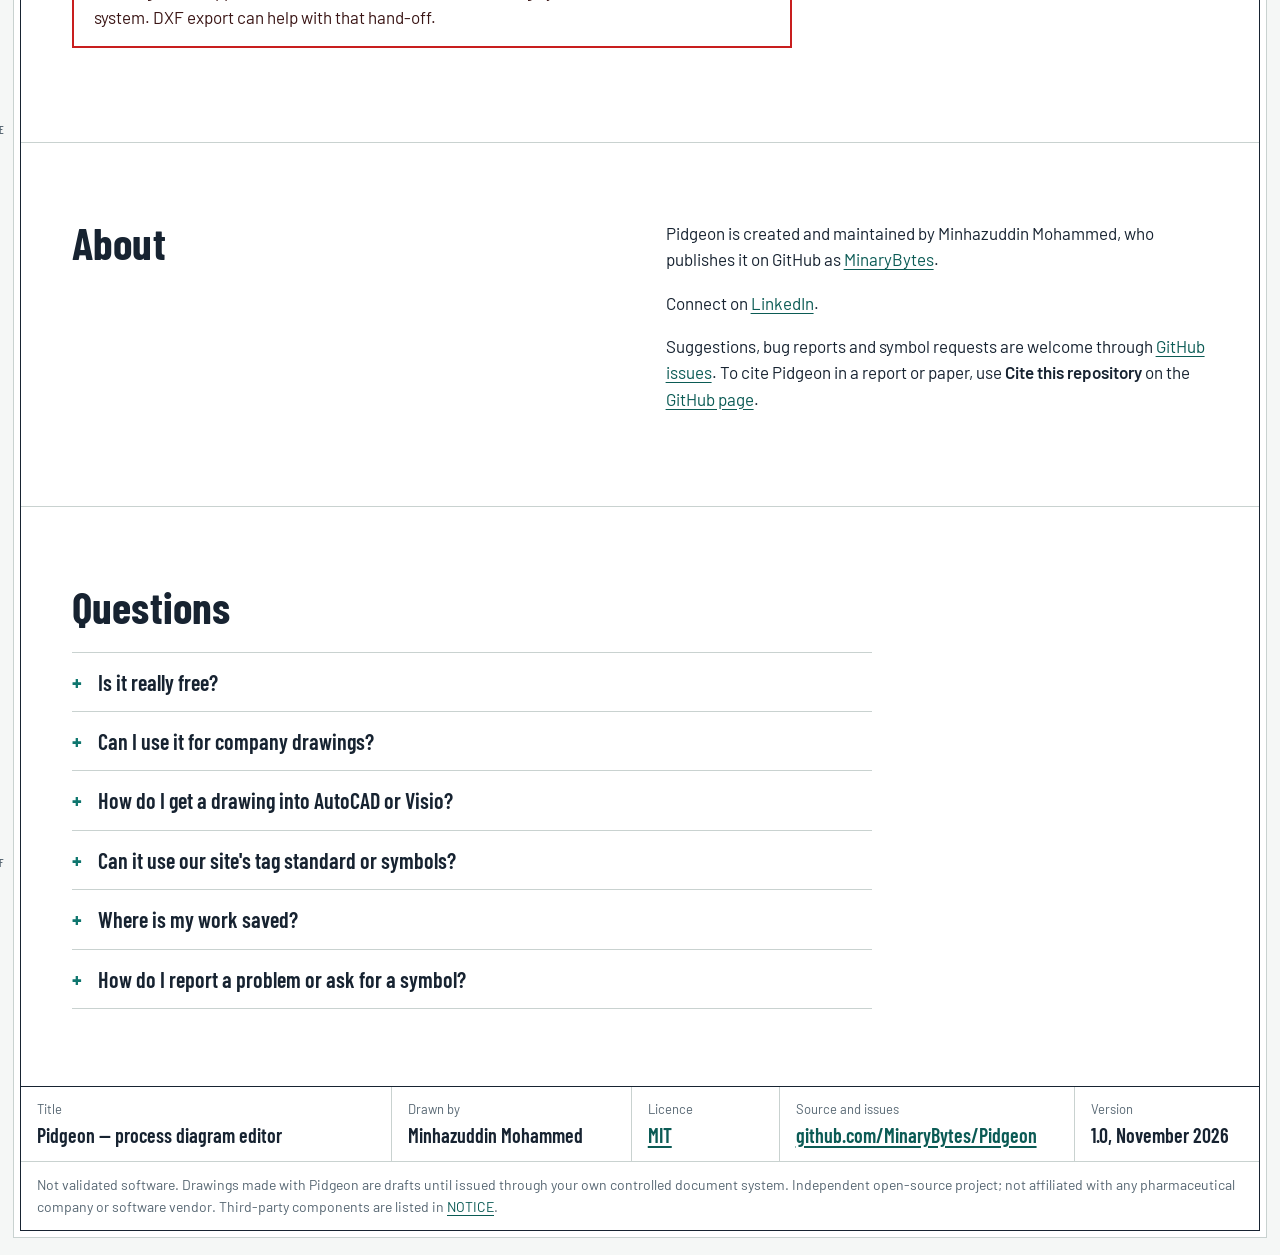
==== commit e4fe03a6: "Website copy: plainer wording, drop unsupported claims Removes the 'ten minutes' line, the list of C" ====
--- a/index.html
+++ b/index.html
@@ -4,12 +4,14 @@
 <meta charset="utf-8">
 <meta name="viewport" content="width=device-width, initial-scale=1">
 <title>Pidgeon — free process diagrams for pharma</title>
-<meta name="description" content="Free, open-source editor for pharma PFDs, P&IDs and single-use assembly drawings. Runs in your browser; nothing is uploaded.">
+<meta name="description" content="A free, open-source editor for pharma PFDs, P&IDs and single-use flow diagrams. It runs in your browser and nothing is uploaded.">
 <link rel="icon" href="assets/pidgeon.svg" type="image/svg+xml">
 <link rel="stylesheet" href="assets/site.css">
 <meta property="og:title" content="Pidgeon — process diagrams for pharma">
-<meta property="og:description" content="Free, open-source editor for PFDs, P&amp;IDs and single-use assembly drawings. Runs in your browser; nothing is uploaded.">
-<meta property="og:image" content="assets/app-pid.webp">
+<meta property="og:description" content="A free, open-source editor for PFDs, P&amp;IDs and single-use flow diagrams. It runs in your browser and nothing is uploaded.">
+<meta property="og:image" content="https://pidgeon.studio/assets/app-pid.webp">
+<meta property="og:url" content="https://pidgeon.studio/">
+<link rel="canonical" href="https://pidgeon.studio/">
 </head>
 <body>
 <a class="skip" href="#main">Skip to content</a>
@@ -27,7 +29,7 @@
 <div class="hero">
   <div>
     <h1>Draw pharma process diagrams in your browser</h1>
-    <p class="lede">PFDs, P&amp;IDs and single-use assembly drawings, with the symbols, tags and lists process engineers work with. Free and open source. Nothing to install, nothing uploaded.</p>
+    <p class="lede">A free drawing tool for PFDs, P&amp;IDs and single-use flow diagrams, with pharma symbols, tags and equipment lists built in. It runs in your browser, so there is nothing to install and nothing gets uploaded.</p>
     <div class="ctas">
       <a class="btn go" href="app/">Open the editor</a>
       <a class="btn" href="app/#template-pid">Start from a P&amp;ID</a>
@@ -46,36 +48,36 @@
 
 <section aria-labelledby="kinds">
   <h2 id="kinds">One editor, three kinds of drawing</h2>
-  <p class="intro">Pick the drawing type and the palette, line styles and title block follow. Each opens below as a worked example you can edit.</p>
+  <p class="intro">Pick a drawing type and the palette, line style and title block change to suit it. Each example below opens in the editor, so you can change it or start your own from it.</p>
   <div class="kinds">
     <div class="kind">
       <figure><img src="assets/drawing-mab.svg" alt="Process flow diagram of a monoclonal antibody process, from seed expansion to frozen bulk drug substance." loading="lazy"></figure>
       <h3>Process flow diagrams</h3>
-      <p>Unit operations from seed train and harvest through chromatography, viral clearance, fill–finish and oral solid dose. Cleanroom grades, single-use badges and stream labels.</p>
+      <p>Symbols for upstream, harvest, chromatography, viral clearance, fill–finish and oral solid dose, plus cleanroom grades, single-use badges and stream labels.</p>
       <a class="open" href="app/#template-mab">Open the mAb process example</a>
     </div>
     <div class="kind">
       <figure><img src="assets/drawing-pid.svg" alt="P&amp;ID of buffer hold tank T-101." loading="lazy"></figure>
       <h3>P&amp;IDs</h3>
-      <p>ISA-5.1 instruments and control loops, hygienic valves, line tags, nozzle numbers and line jumps. Spread a system over several sheets with linked off-page connectors.</p>
+      <p>Instruments and control loops drawn the ISA-5.1 way, hygienic valves, line tags, nozzle numbers and line jumps. A system can run over several sheets, joined by off-page connectors.</p>
       <a class="open" href="app/#template-pid">Open the buffer tank P&amp;ID</a>
     </div>
     <div class="kind">
-      <figure><img src="assets/drawing-su.svg" alt="Single-use assembly drawing of a 50 litre buffer bag with tubing, aseptic connectors, clamps, a tee and a sample bag, with its bill of materials." loading="lazy"></figure>
-      <h3>Single-use assemblies</h3>
-      <p>Bags, tubing with material, ID × OD and length, aseptic connectors, clamps and fittings. The bill of materials fills itself in as you draw.</p>
+      <figure><img src="assets/drawing-su.svg" alt="Single-use flow diagram of a 50 litre buffer bag with tubing, aseptic connectors, clamps, a tee and a sample bag, with its bill of materials." loading="lazy"></figure>
+      <h3>Single-use flow diagrams</h3>
+      <p>Bags, tubing (material, ID × OD and length), aseptic connectors, clamps and fittings. The bill of materials updates as you draw, and you can mark which parts are in use at each step of the operation.</p>
       <a class="open" href="app/#template-su">Open the 50 L bag assembly</a>
     </div>
   </div>
 </section>
 
 <section aria-labelledby="out">
-  <h2 id="out">The lists come out of the drawing</h2>
-  <p class="intro">Every tag, line number and connector you draw is data. Export the drawing for review, or the lists for your spreadsheet.</p>
+  <h2 id="out">Lists come straight from the drawing</h2>
+  <p class="intro">Tags, line numbers and connectors are stored with the drawing, so you can export the lists without retyping them.</p>
   <table class="outputs">
     <tr><th scope="row">PDF</th><td><p>Vector, one page per sheet, on A3, A4, 11 × 17 or Letter, or sized to the drawing.</p></td></tr>
-    <tr><th scope="row">DXF</th><td><p>Opens in AutoCAD, BricsCAD, DraftSight and LibreCAD. One file per sheet, in millimetres, with layers for equipment, valves, instruments, each line type and the title block.</p></td></tr>
-    <tr><th scope="row">CSV lists</th><td><p>Equipment list, line list, instrument index, valve list, connection schedule and single-use bill of materials. They open in Excel.</p></td></tr>
+    <tr><th scope="row">DXF</th><td><p>AutoCAD R12 DXF, an old format that most CAD programs can read. One file per sheet, in millimetres, with layers for equipment, valves, instruments, each line type and the title block. If a file won’t open in your CAD program, please <a href="https://github.com/MinaryBytes/Pidgeon/issues">report it</a>.</p></td></tr>
+    <tr><th scope="row">CSV lists</th><td><p>Equipment list, line list, instrument index, valve list, connection schedule, component steps and single-use bill of materials, as CSV files for Excel or any spreadsheet.</p></td></tr>
     <tr><th scope="row">Drawing check</th><td><p>Finds duplicate tags, valves connected on one side only, lines missing size or pipe class, tubing without a length, and off-page connectors that lead nowhere.</p></td></tr>
     <tr><th scope="row">PNG, SVG, JSON</th><td><p>Images for slides and SOPs, and the editable drawing file to share or reopen later.</p></td></tr>
   </table>
@@ -88,7 +90,7 @@
     </div>
     <div>
       <p>Pidgeon is a single web page that runs in your browser. There is no server behind it, no account, no analytics and no cookies. Drawings are kept in your browser's storage and in the files you save yourself.</p>
-      <p>That makes it usable for confidential process designs, and it keeps working without a network once the page has loaded. You can also download the source and open <code>app/index.html</code> straight from your own drive.</p>
+      <p>Nothing you draw is sent anywhere. Even so, check your company’s rules before using any outside tool for confidential work. If you prefer, you can download the source and open <code>app/index.html</code> from your own drive.</p>
     </div>
   </div>
 </section>
@@ -97,17 +99,17 @@
   <div class="split">
     <div>
       <h2 id="conv">Conventions you can change</h2>
-      <p>Defaults follow common industry practice so a new drawing reads correctly. Sites with their own standard can replace the code lists in one place.</p>
+      <p>The defaults are neutral placeholders based on common conventions, not any particular company’s standard. If your site has its own, the code lists are all in one place in the source.</p>
     </div>
     <ul>
-      <li>Instrument symbols and tags per ISA-5.1, for example <code>FIC 104</code>, with location and control-system shapes.</li>
+      <li>Instrument bubbles and tags in the style of ISA-5.1, for example <code>FIC 104</code>, with location and control-system shapes.</li>
       <li>Line tags as size, service, number, pipe class and insulation, for example <code>1.5"-WFI-1001-SS-BPE-SF4</code>.</li>
       <li>Hygienic pipe classes and surface finishes in the style of ASME BPE, plus single-use tubing classes.</li>
       <li>Cleanroom zones by EU GMP Annex 1 grade, A to D and CNC.</li>
       <li>Stainless and aseptic connection markers, with sizes, from Tri-Clamp to steam-through connectors.</li>
     </ul>
   </div>
-  <p class="note" style="margin-top:36px"><strong>Not validated software.</strong> Use Pidgeon for concept work, design reviews and mark-ups. Drawings that support GMP decisions should be issued through your controlled document system; DXF export is there to make that hand-off easy.</p>
+  <p class="note" style="margin-top:36px"><strong>Not validated software.</strong> Use Pidgeon for concept work, design reviews and mark-ups. Drawings that support GMP decisions should be issued through your controlled document system. DXF export can help with that hand-off.</p>
 </section>
 
 <section aria-labelledby="about">
@@ -124,8 +126,8 @@
 <section aria-labelledby="faq">
   <h2 id="faq" style="margin-bottom:22px">Questions</h2>
   <details><summary>Is it really free?</summary><p>Yes. Pidgeon is open source under the MIT licence: use it, change it and share it, including at work and in commercial projects.</p></details>
-  <details><summary>Can I use it for company drawings?</summary><p>Nothing you draw leaves your computer, so it is suitable for confidential designs. Check your company's rules on browser-based tools; because it is a static page, IT teams can also host their own copy internally.</p></details>
-  <details><summary>How do I get a drawing into AutoCAD or Visio?</summary><p>Use Save &amp; export. DXF opens in AutoCAD and other CAD tools with layers and linetypes. SVG pastes into Visio, PowerPoint and Word.</p></details>
+  <details><summary>Can I use it for company drawings?</summary><p>Nothing you draw leaves your computer, but whether you may use it for company work is your company’s call, so check their rules on outside tools first. Because Pidgeon is a static page, an IT team can also host its own copy internally.</p></details>
+  <details><summary>How do I get a drawing into AutoCAD or Visio?</summary><p>Use Save &amp; export. For CAD, choose DXF, which keeps layers and linetypes. For Visio, PowerPoint or Word, choose SVG and insert it as a picture.</p></details>
   <details><summary>Can it use our site's tag standard or symbols?</summary><p>The service codes, pipe classes and tag prefixes are short lists at the top of the code. Fork the project and change them, or open an issue describing your standard.</p></details>
   <details><summary>Where is my work saved?</summary><p>In this browser on this computer, automatically. To move a drawing to another computer or share it, use Save &amp; export and choose the diagram file (.json), then Open it on the other machine.</p></details>
   <details><summary>How do I report a problem or ask for a symbol?</summary><p>Open an issue on <a href="https://github.com/MinaryBytes/Pidgeon/issues">GitHub</a>. Attach the .json file if a drawing shows the problem, after removing anything confidential.</p></details>
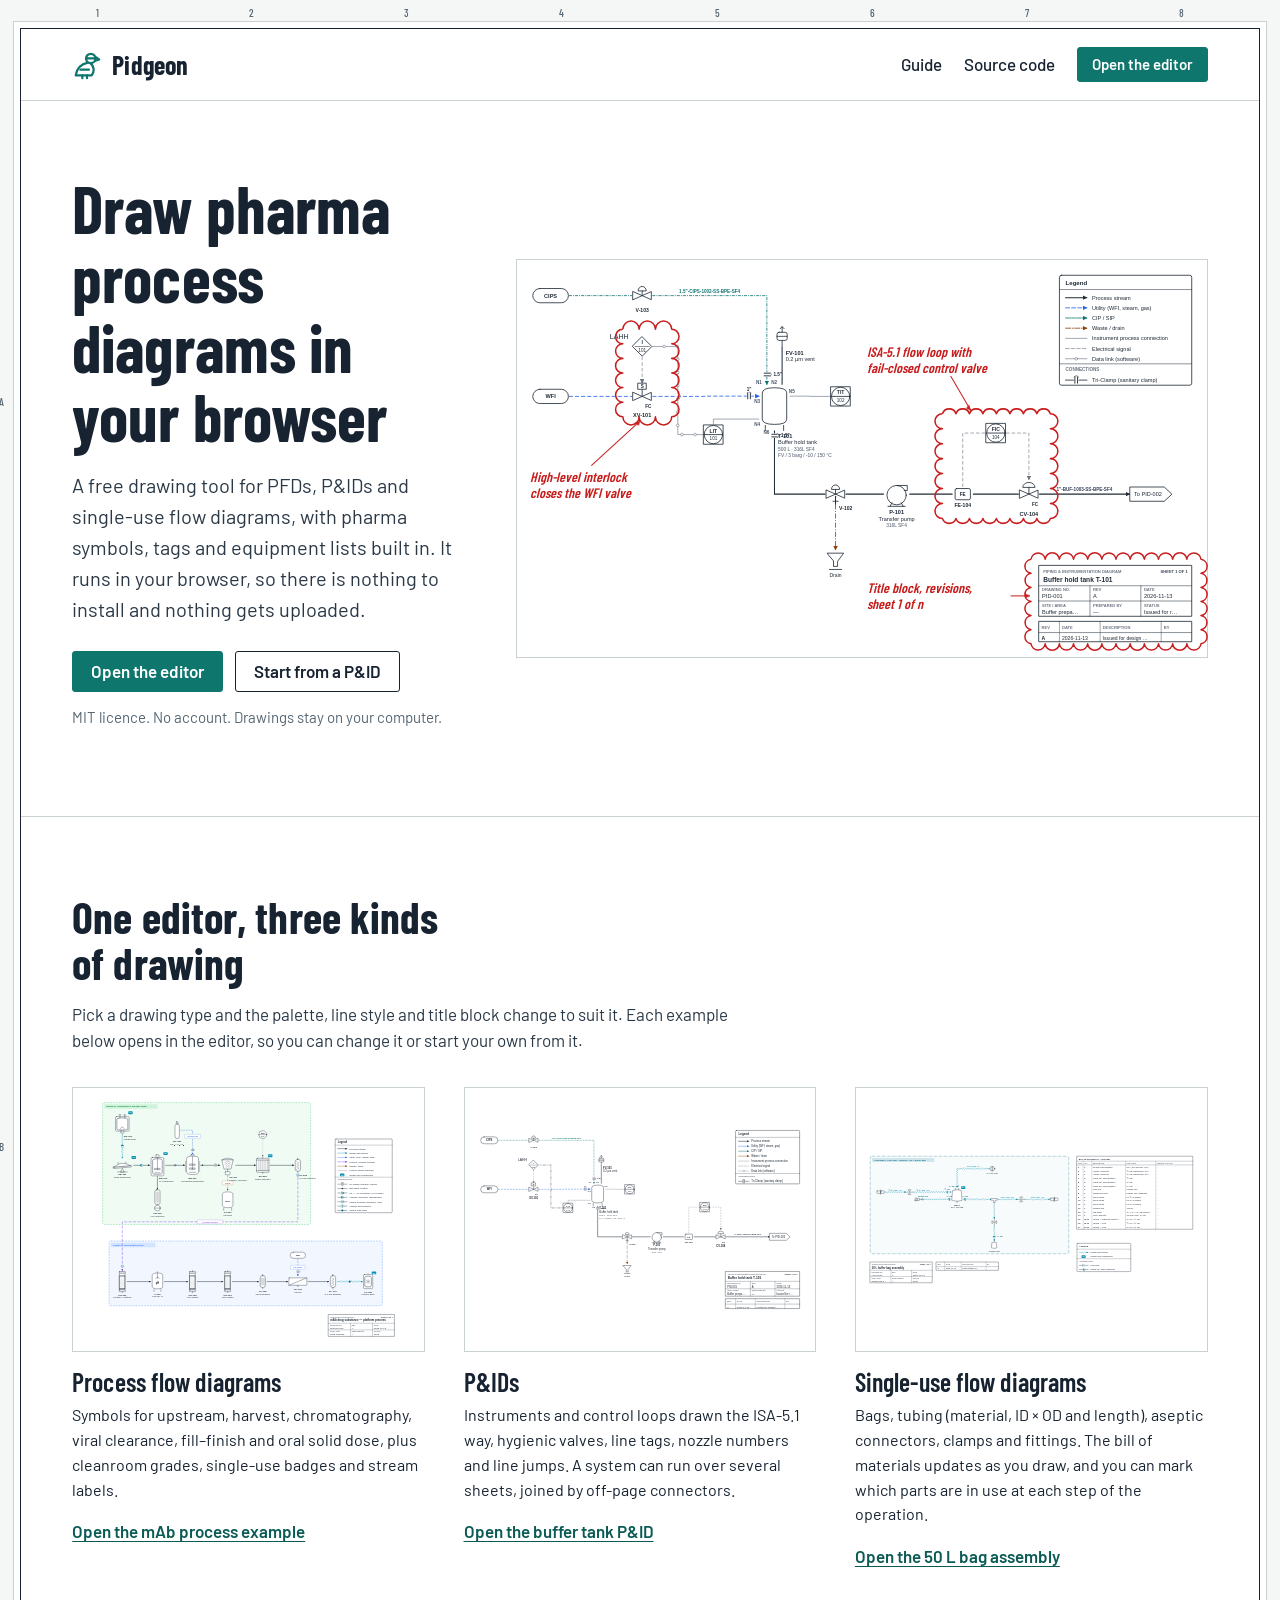
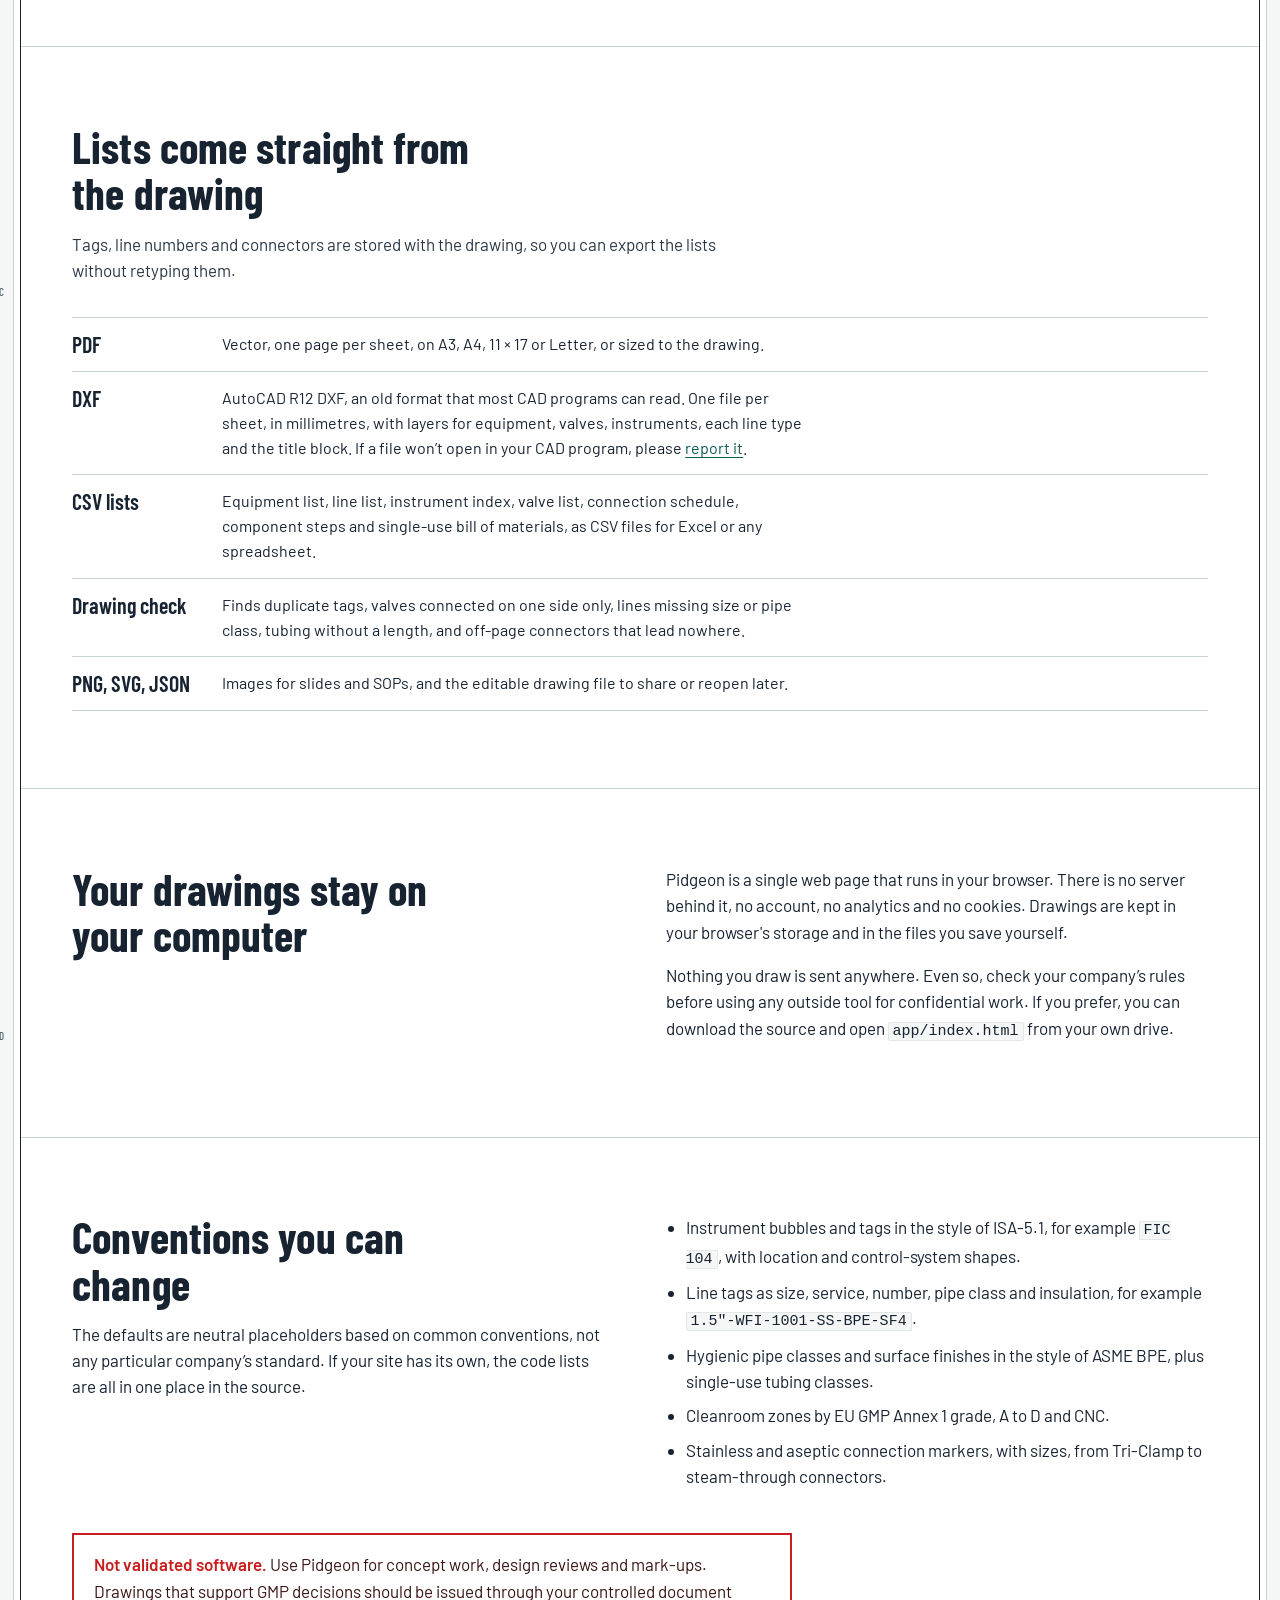
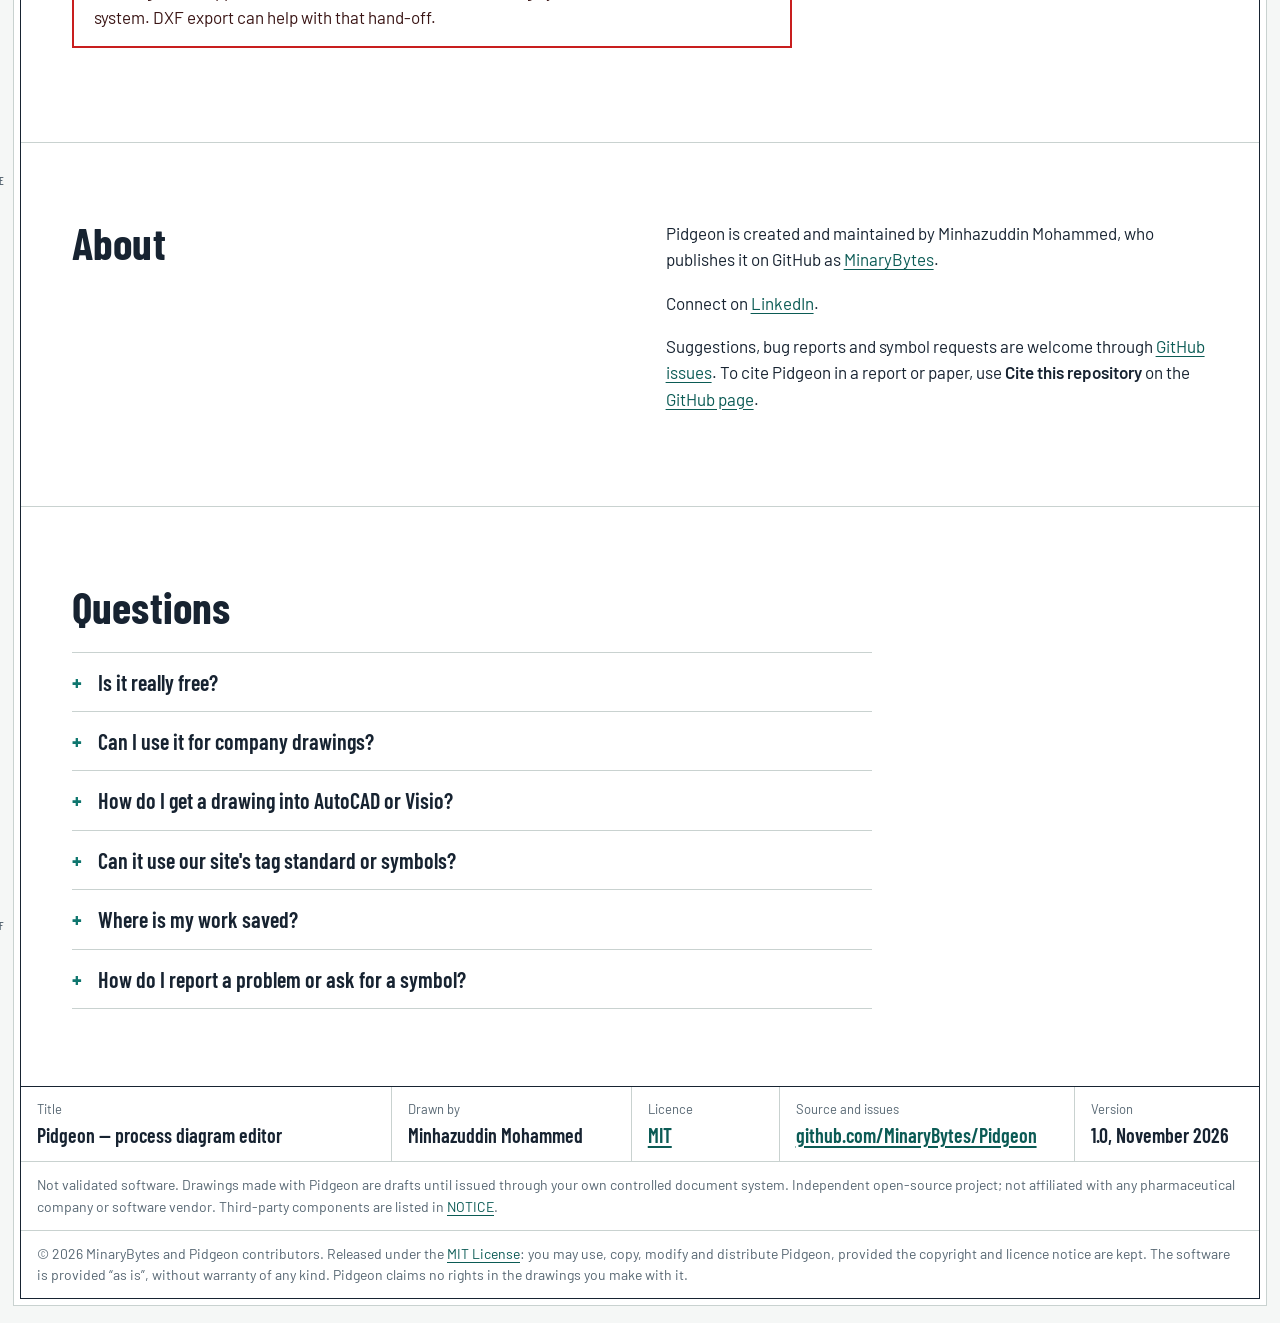
==== commit bcae12da: "Copyright and licence notice on every page Site pages (home, guide, 404) get a copyright / MIT / no-" ====
--- a/index.html
+++ b/index.html
@@ -140,6 +140,7 @@
   <div><span class="k">Source and issues</span><span class="v"><a href="https://github.com/MinaryBytes/Pidgeon">github.com/MinaryBytes/Pidgeon</a></span></div>
   <div><span class="k">Version</span><span class="v">1.0, November 2026</span></div>
   <div class="wide">Not validated software. Drawings made with Pidgeon are drafts until issued through your own controlled document system. Independent open-source project; not affiliated with any pharmaceutical company or software vendor. Third-party components are listed in <a href="NOTICE.md">NOTICE</a>.</div>
+  <div class="wide copyright">© 2026 MinaryBytes and Pidgeon contributors. Released under the <a href="LICENSE">MIT License</a>: you may use, copy, modify and distribute Pidgeon, provided the copyright and licence notice are kept. The software is provided “as is”, without warranty of any kind. Pidgeon claims no rights in the drawings you make with it.</div>
 </footer>
 </div>
 </body>
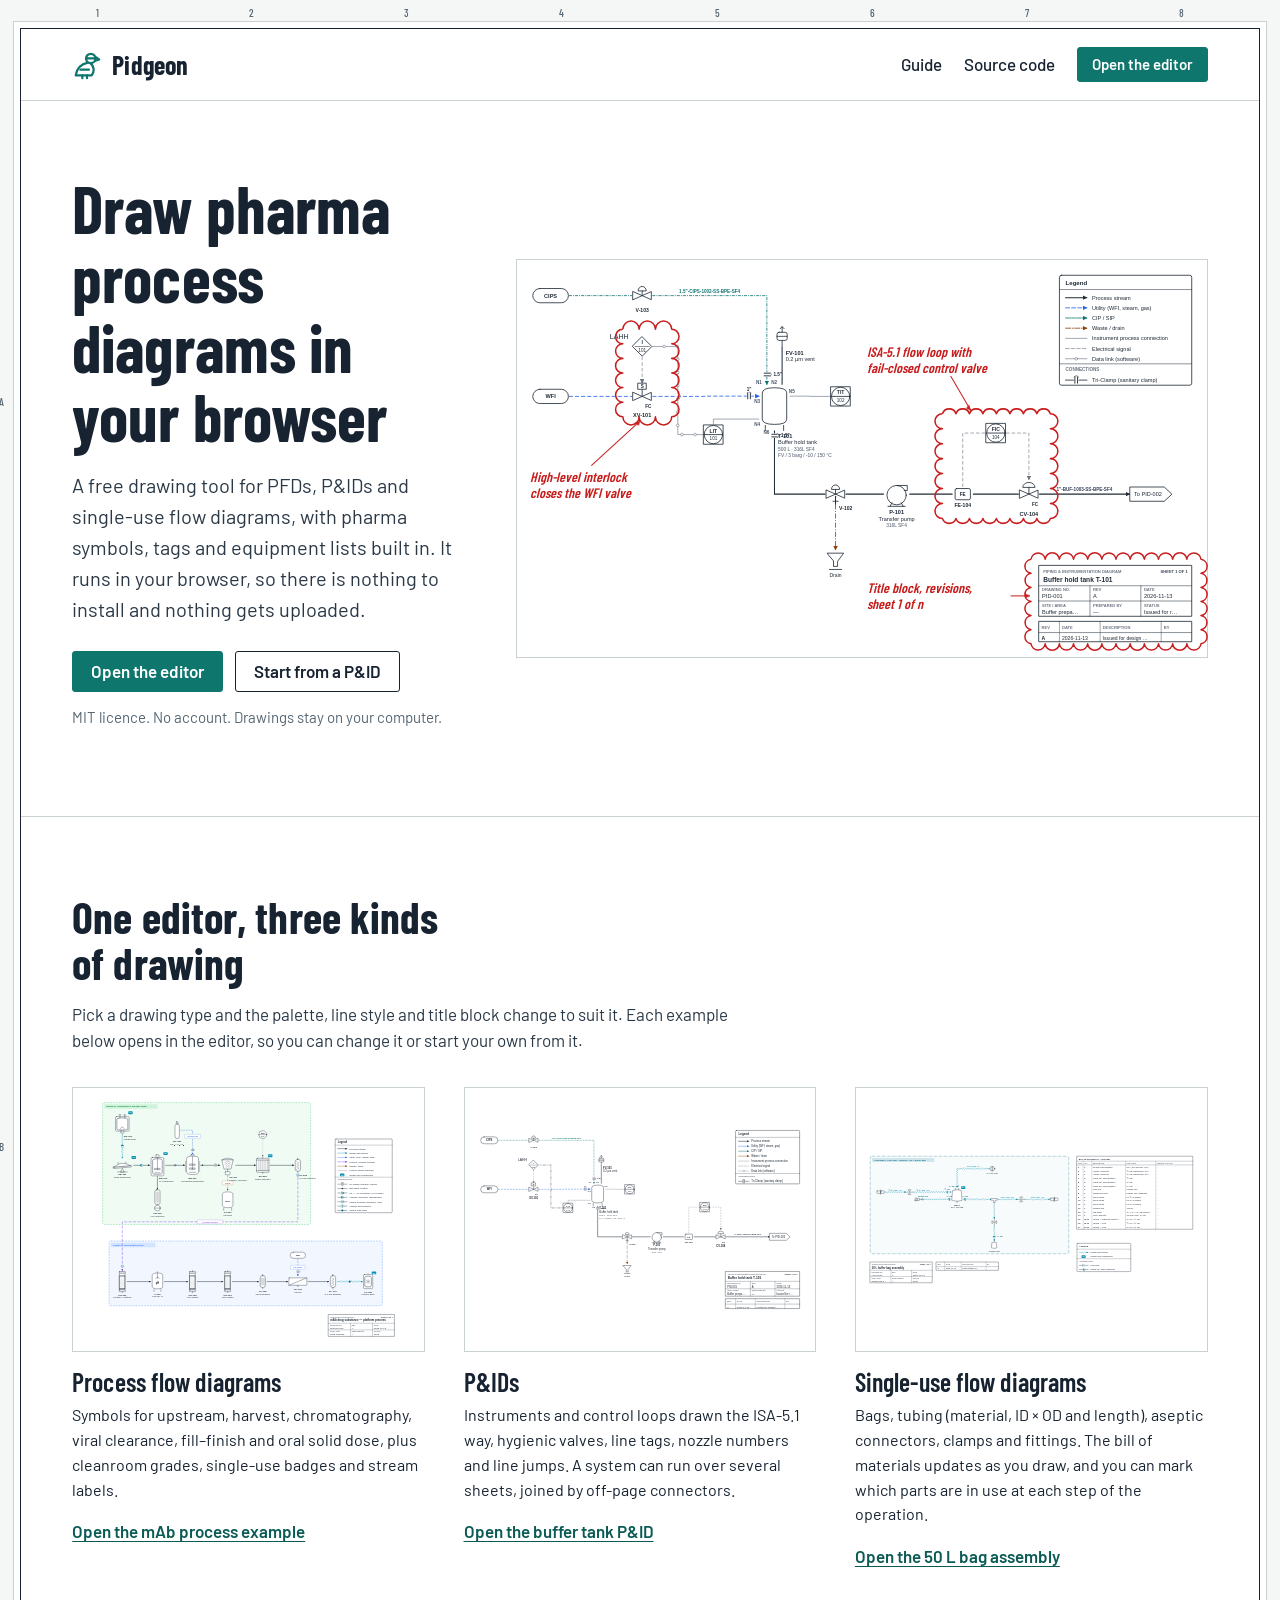
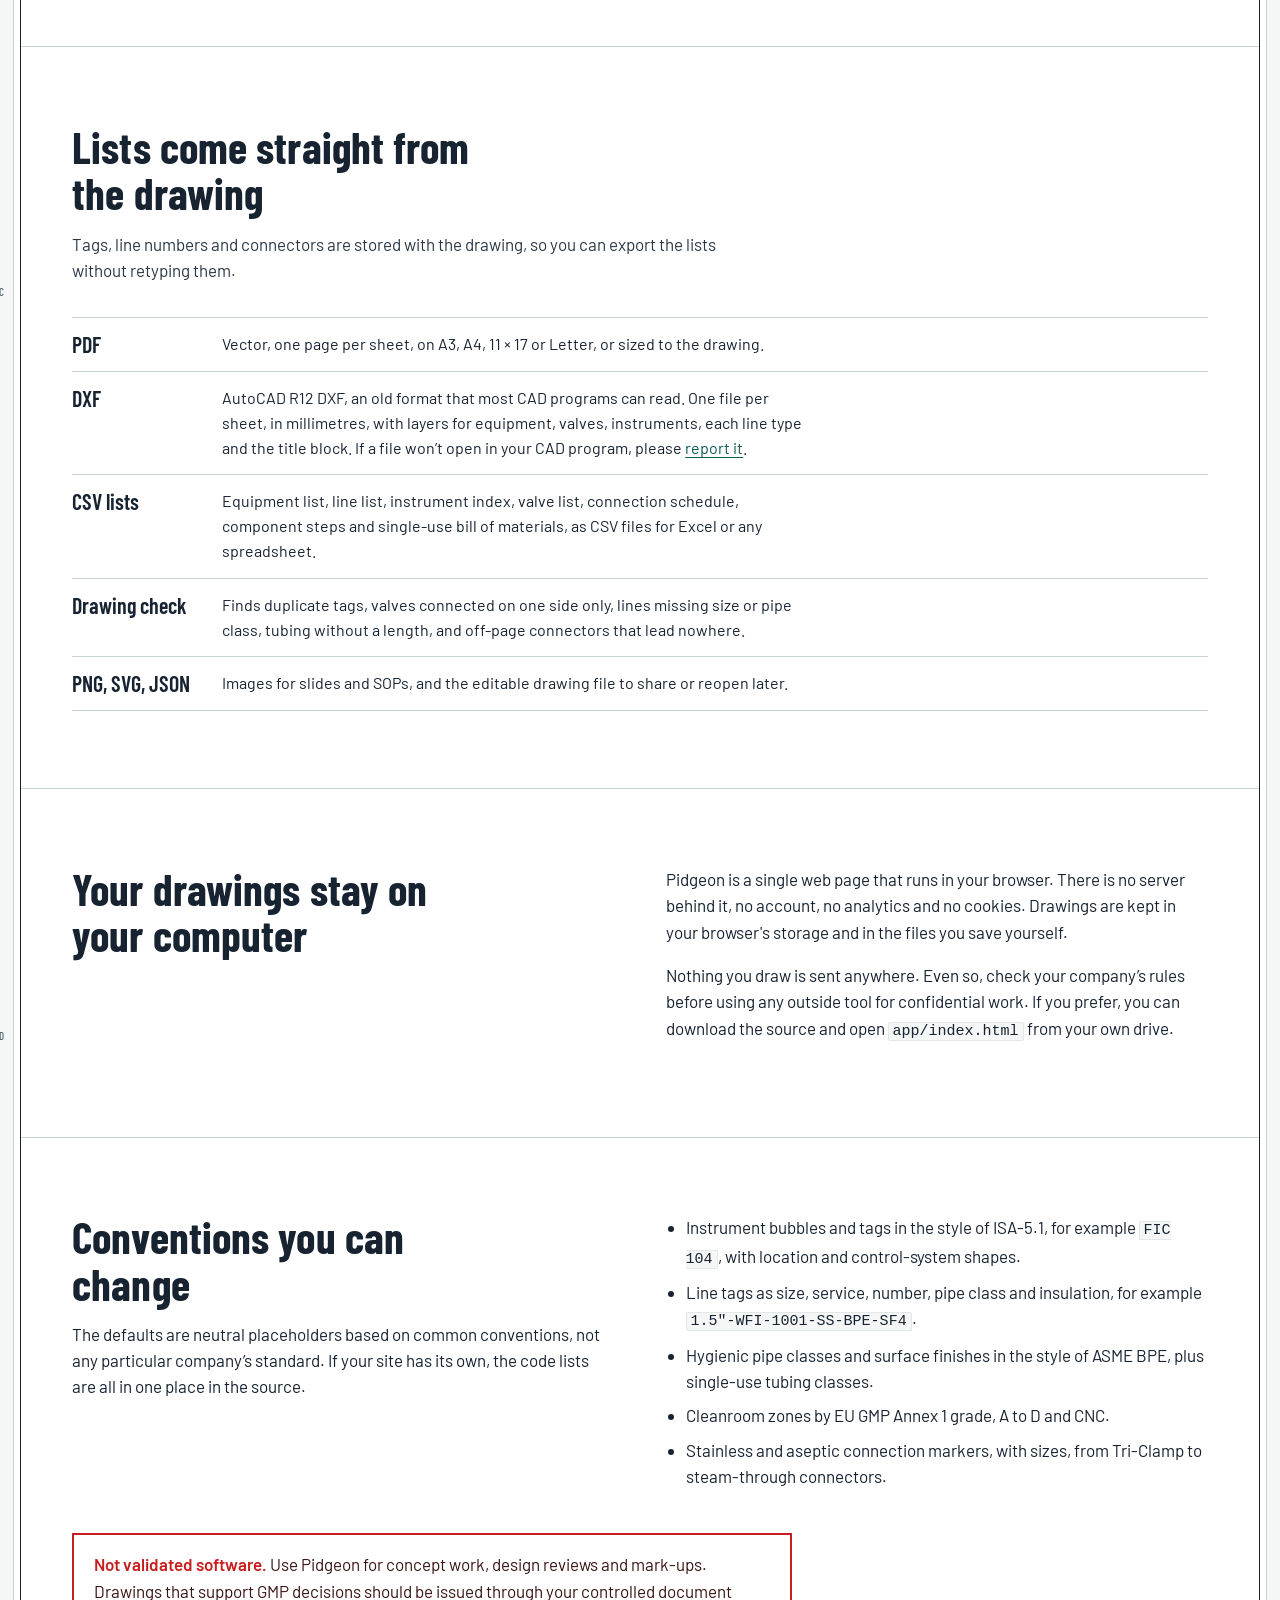
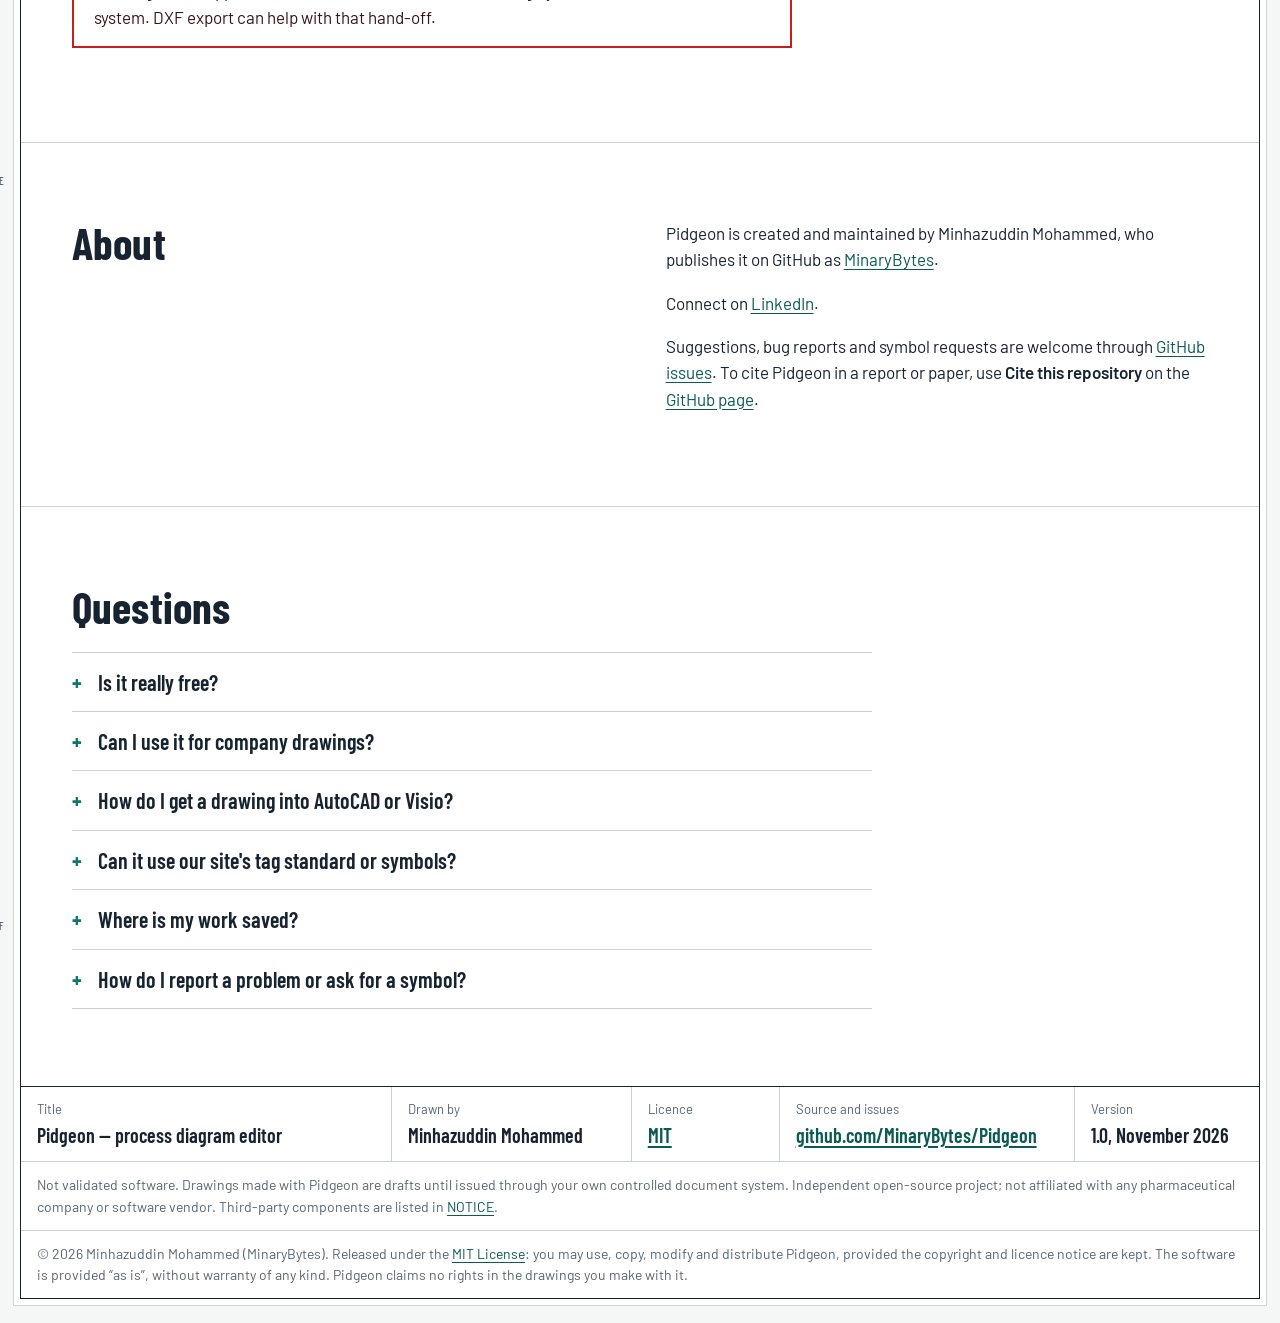
==== commit 0bf3ccb8: "Copyright holder: Minhazuddin Mohammed (MinaryBytes) Co-Authored-By: Claude Opus 5.5 <noreply@anthro" ====
--- a/index.html
+++ b/index.html
@@ -140,7 +140,7 @@
   <div><span class="k">Source and issues</span><span class="v"><a href="https://github.com/MinaryBytes/Pidgeon">github.com/MinaryBytes/Pidgeon</a></span></div>
   <div><span class="k">Version</span><span class="v">1.0, November 2026</span></div>
   <div class="wide">Not validated software. Drawings made with Pidgeon are drafts until issued through your own controlled document system. Independent open-source project; not affiliated with any pharmaceutical company or software vendor. Third-party components are listed in <a href="NOTICE.md">NOTICE</a>.</div>
-  <div class="wide copyright">© 2026 MinaryBytes and Pidgeon contributors. Released under the <a href="LICENSE">MIT License</a>: you may use, copy, modify and distribute Pidgeon, provided the copyright and licence notice are kept. The software is provided “as is”, without warranty of any kind. Pidgeon claims no rights in the drawings you make with it.</div>
+  <div class="wide copyright">© 2026 Minhazuddin Mohammed (MinaryBytes). Released under the <a href="LICENSE">MIT License</a>: you may use, copy, modify and distribute Pidgeon, provided the copyright and licence notice are kept. The software is provided “as is”, without warranty of any kind. Pidgeon claims no rights in the drawings you make with it.</div>
 </footer>
 </div>
 </body>
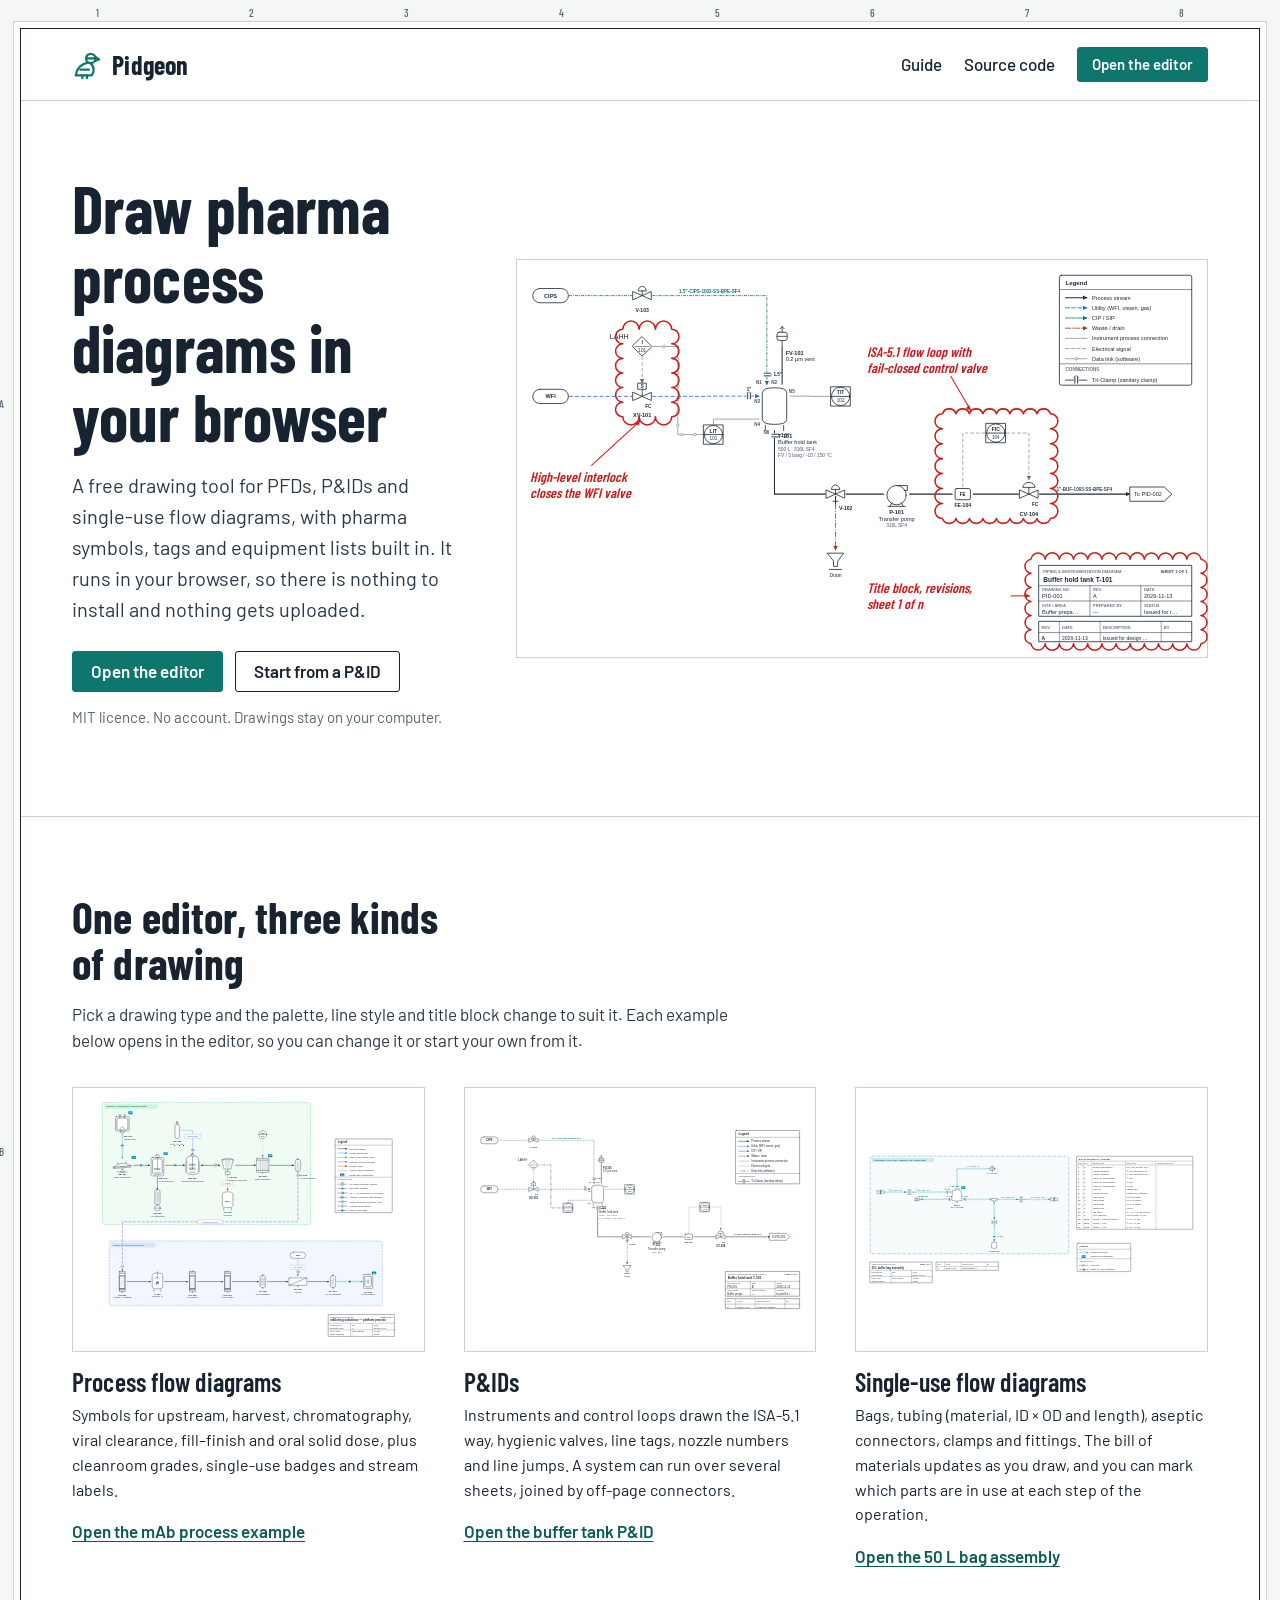
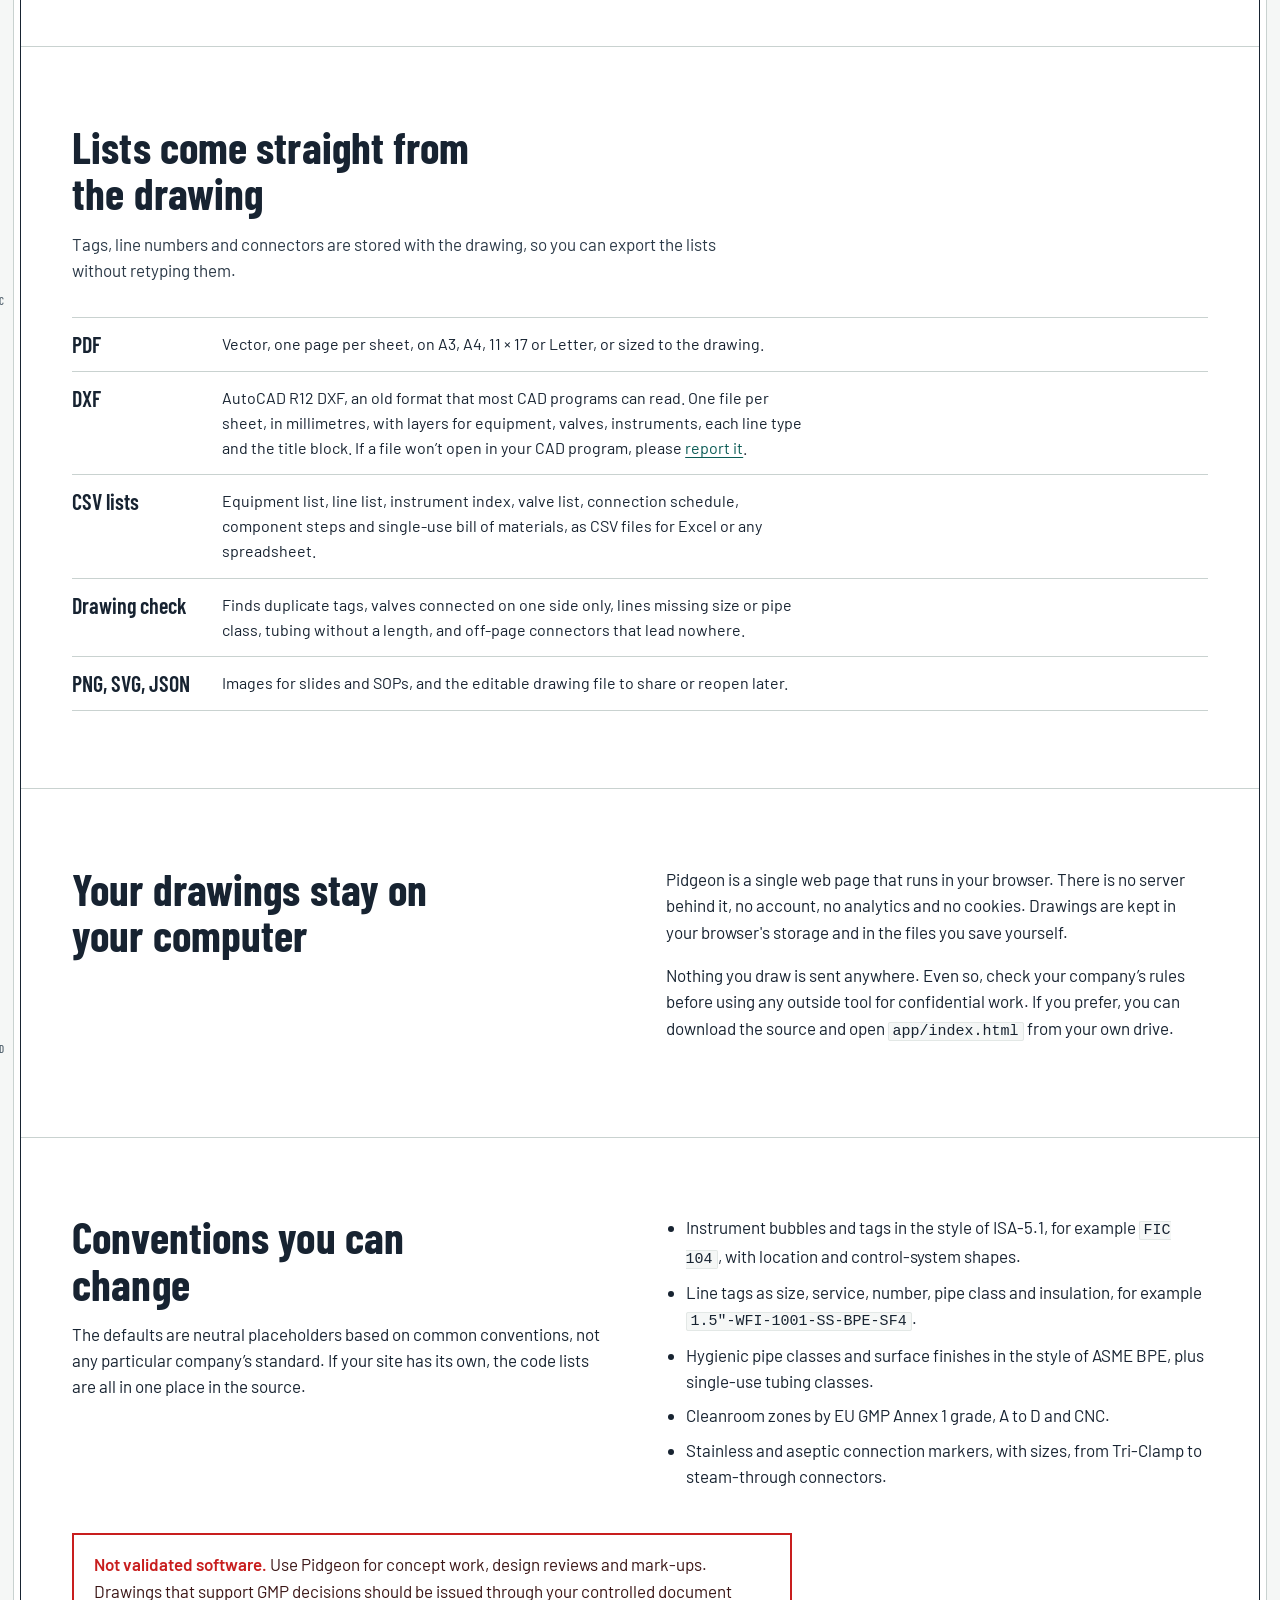
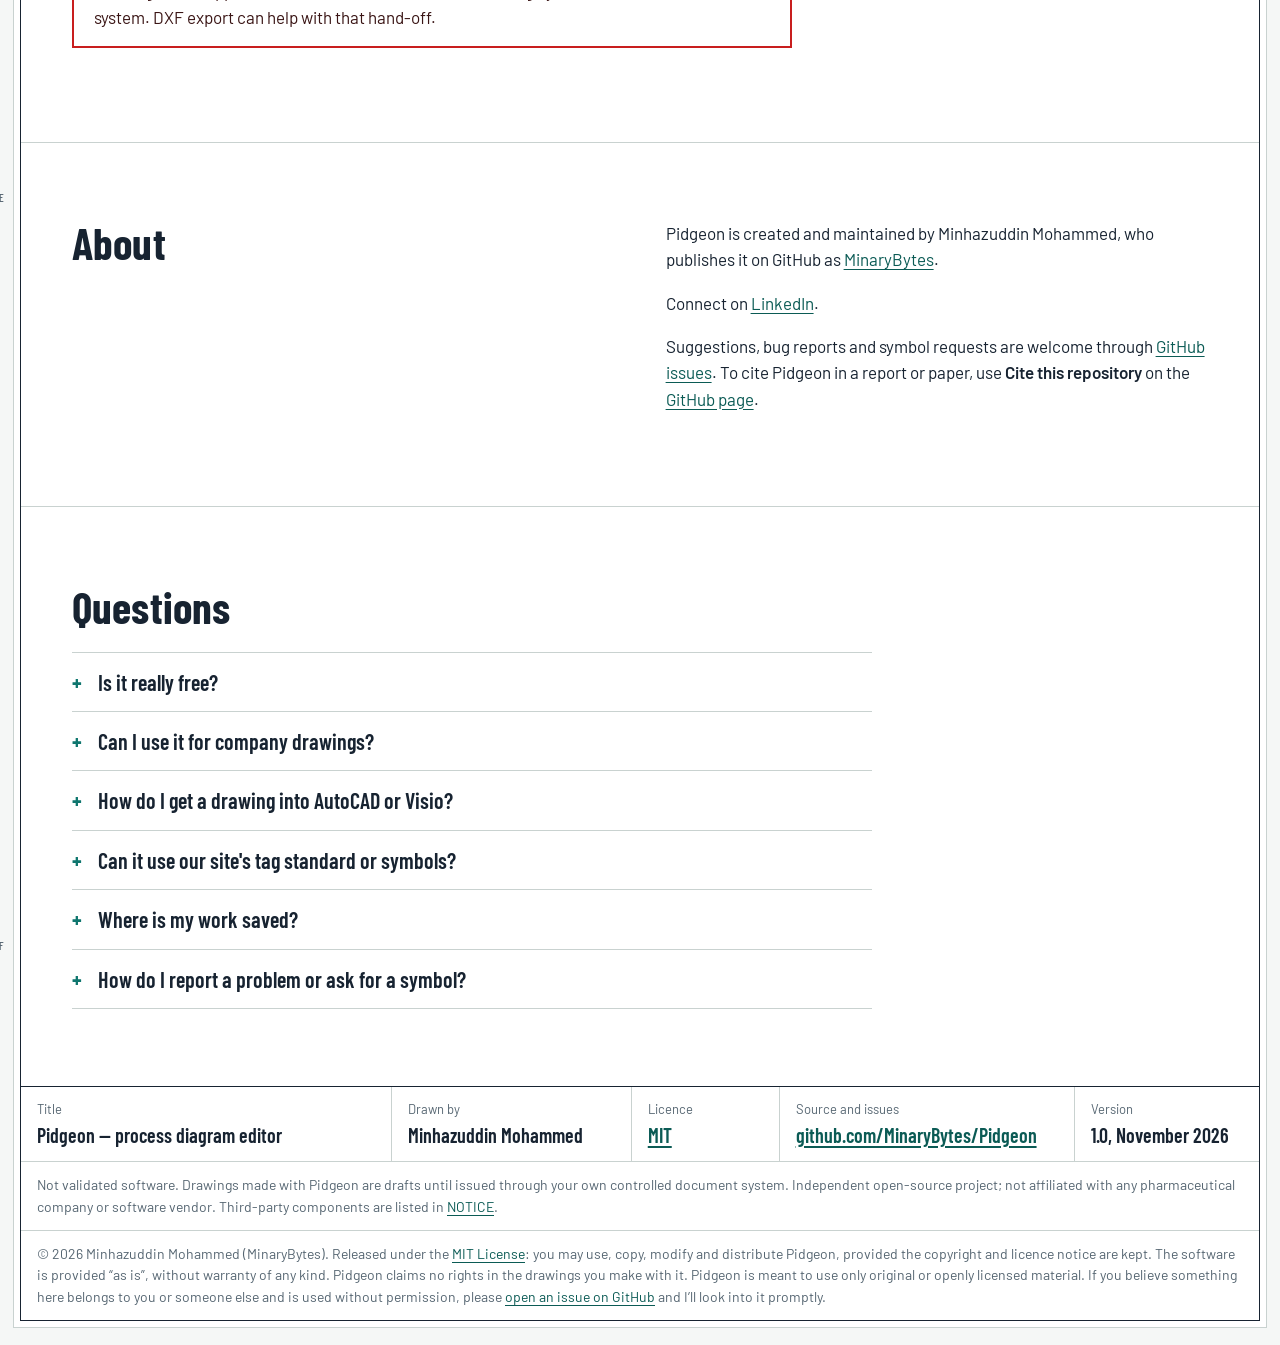
==== commit a0b99860: "Ask for rights concerns to be raised as GitHub issues Co-Authored-By: Claude Opus 5.5 <noreply@anthr" ====
--- a/index.html
+++ b/index.html
@@ -140,7 +140,7 @@
   <div><span class="k">Source and issues</span><span class="v"><a href="https://github.com/MinaryBytes/Pidgeon">github.com/MinaryBytes/Pidgeon</a></span></div>
   <div><span class="k">Version</span><span class="v">1.0, November 2026</span></div>
   <div class="wide">Not validated software. Drawings made with Pidgeon are drafts until issued through your own controlled document system. Independent open-source project; not affiliated with any pharmaceutical company or software vendor. Third-party components are listed in <a href="NOTICE.md">NOTICE</a>.</div>
-  <div class="wide copyright">© 2026 Minhazuddin Mohammed (MinaryBytes). Released under the <a href="LICENSE">MIT License</a>: you may use, copy, modify and distribute Pidgeon, provided the copyright and licence notice are kept. The software is provided “as is”, without warranty of any kind. Pidgeon claims no rights in the drawings you make with it.</div>
+  <div class="wide copyright">© 2026 Minhazuddin Mohammed (MinaryBytes). Released under the <a href="LICENSE">MIT License</a>: you may use, copy, modify and distribute Pidgeon, provided the copyright and licence notice are kept. The software is provided “as is”, without warranty of any kind. Pidgeon claims no rights in the drawings you make with it. Pidgeon is meant to use only original or openly licensed material. If you believe something here belongs to you or someone else and is used without permission, please <a href="https://github.com/MinaryBytes/Pidgeon/issues/new">open an issue on GitHub</a> and I’ll look into it promptly.</div>
 </footer>
 </div>
 </body>
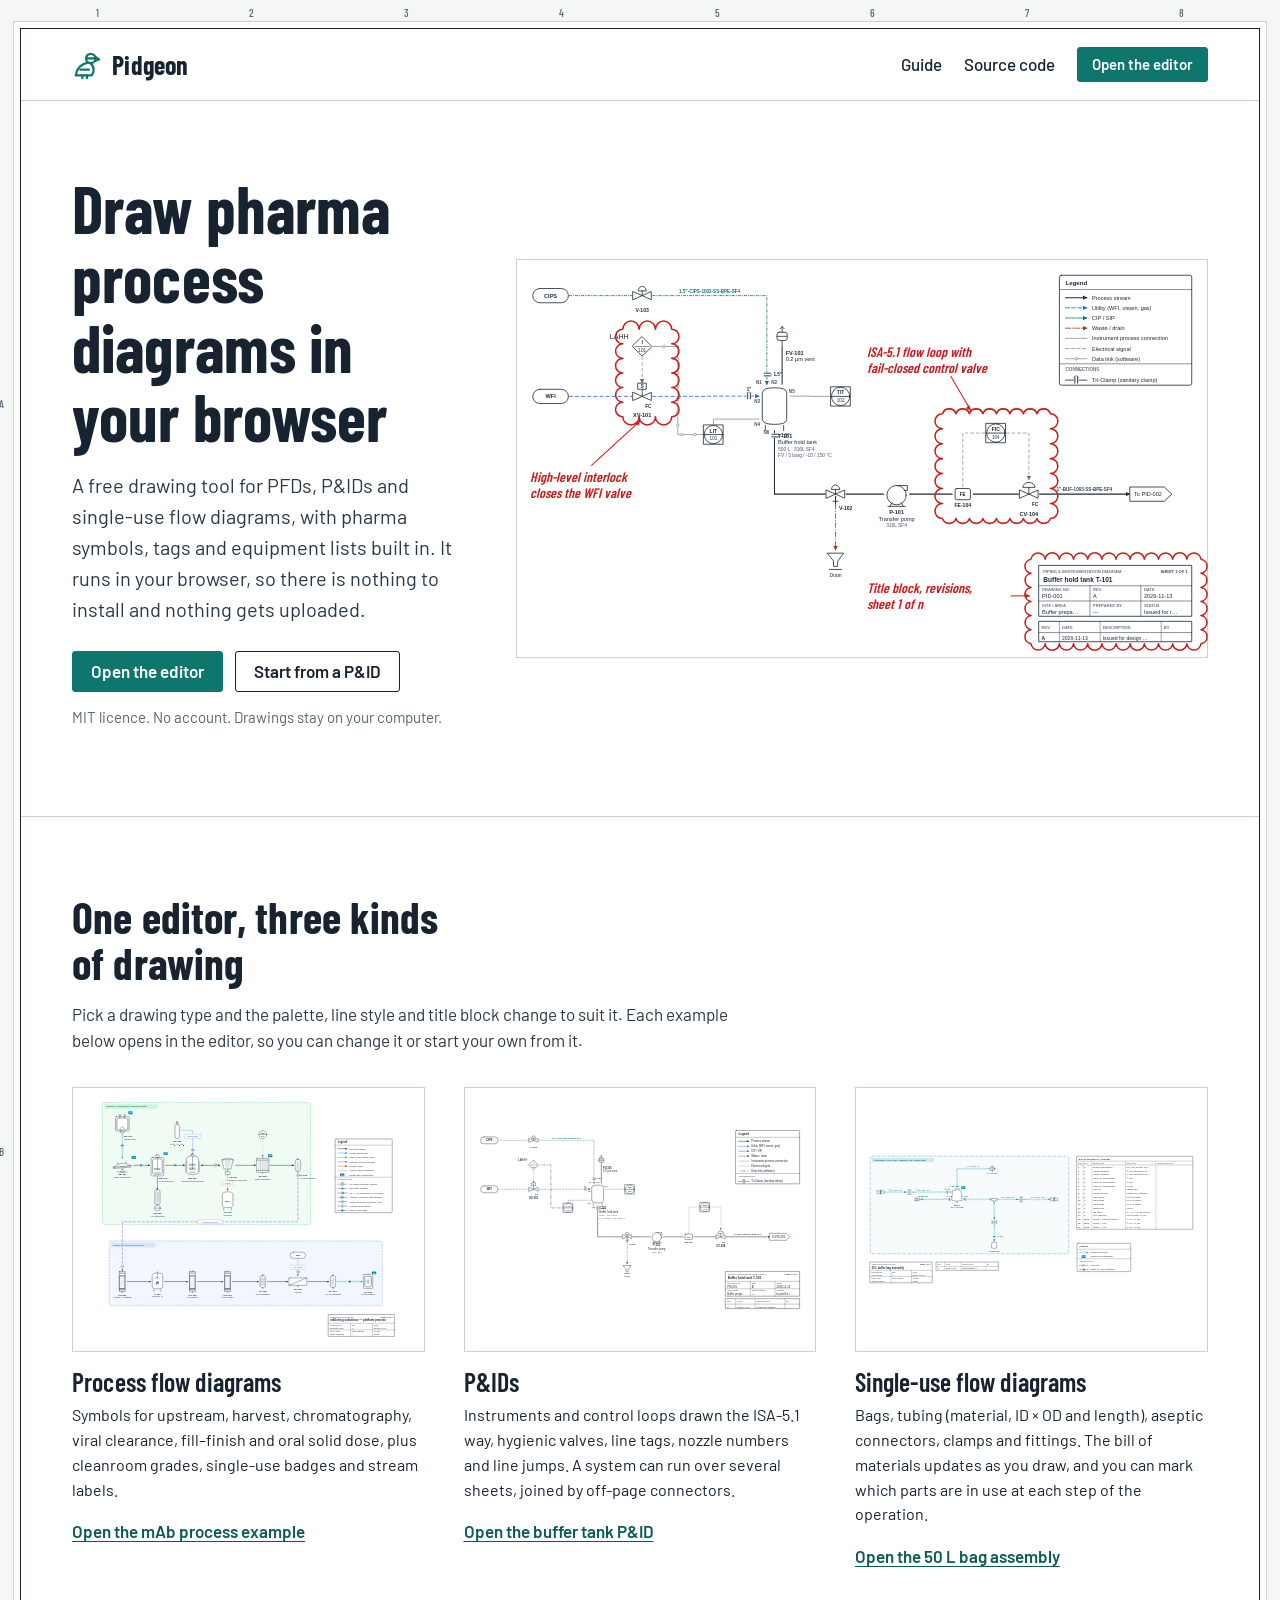
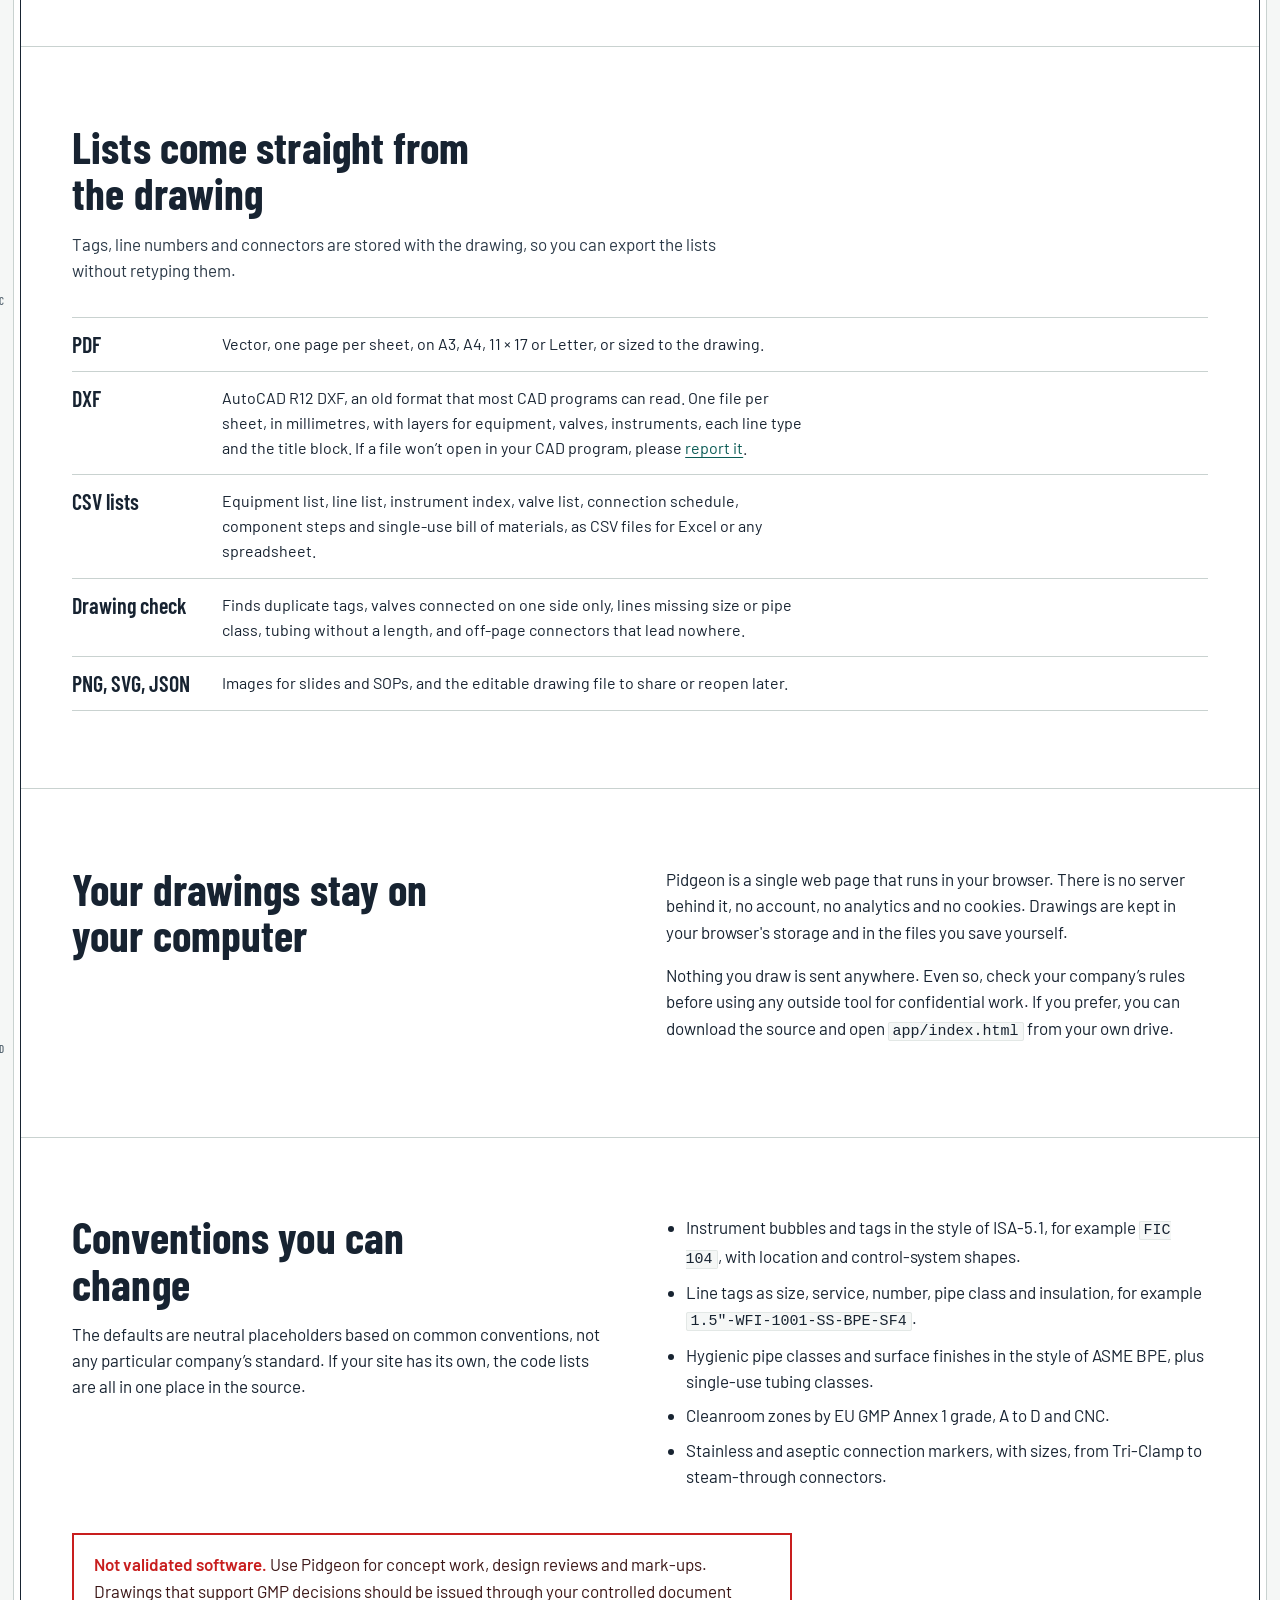
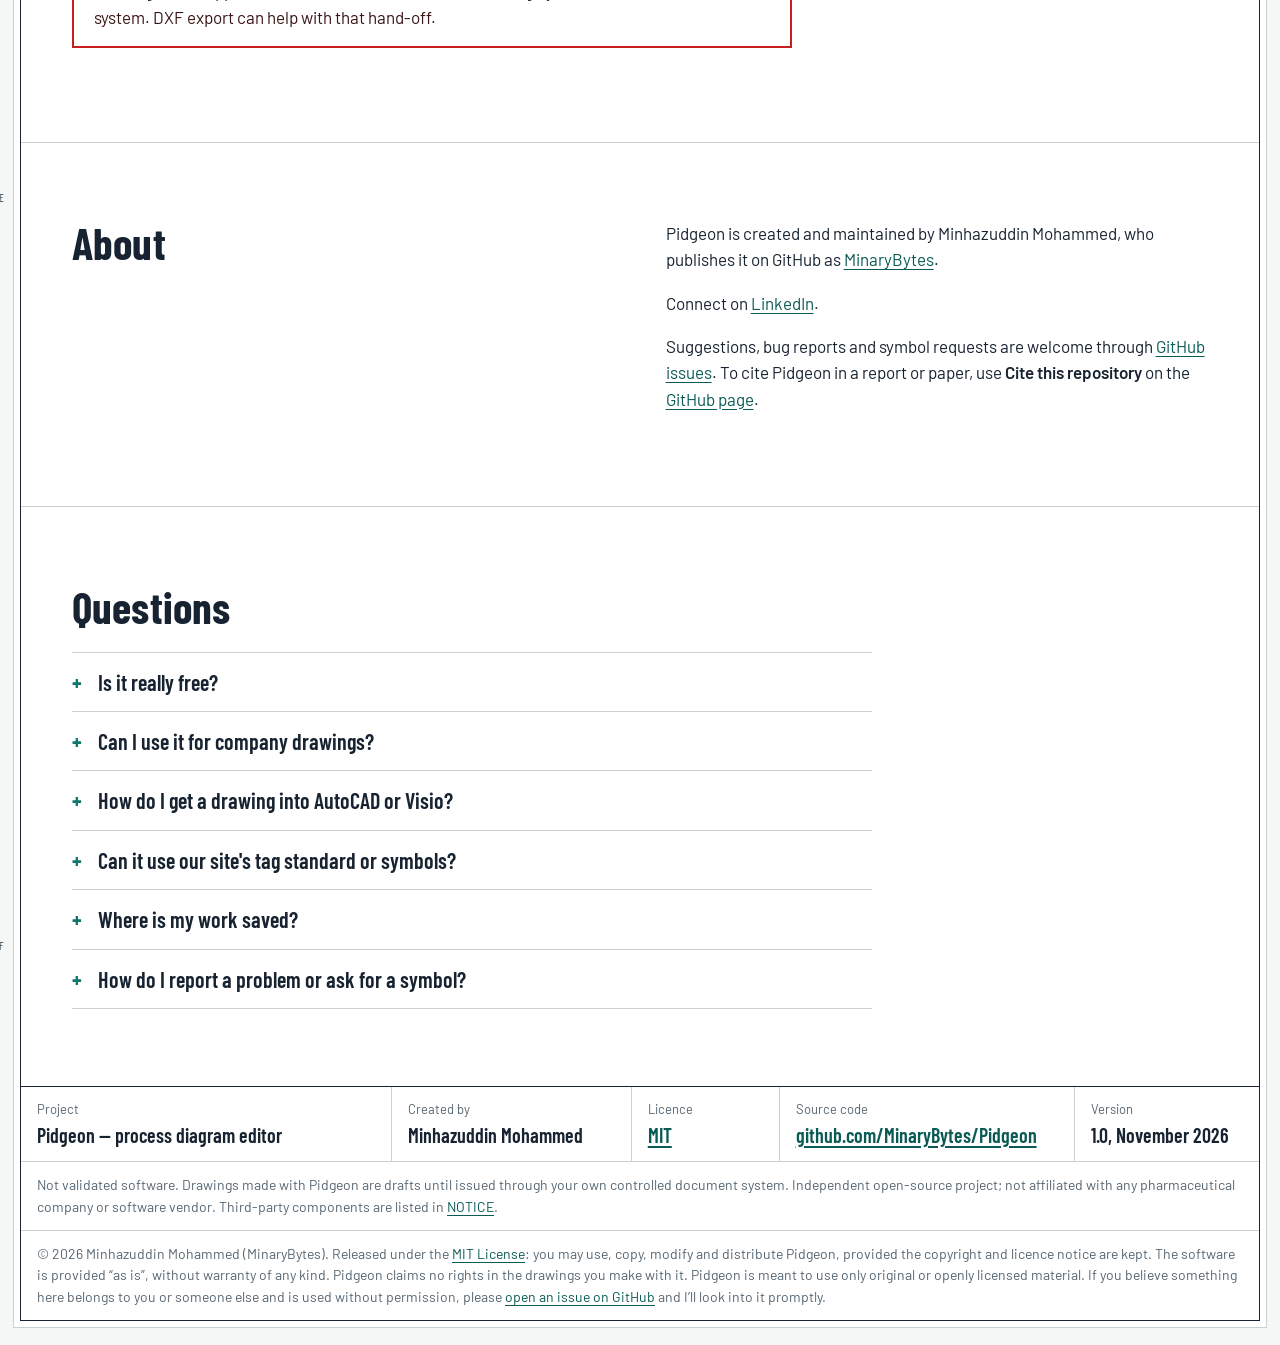
==== commit f3d2f567: "Footer: plain labels (Project, Created by, Source code) Co-Authored-By: Claude Opus 5.5 <noreply@ant" ====
--- a/index.html
+++ b/index.html
@@ -134,10 +134,10 @@
 </section>
 </main>
 <footer class="titleblock">
-  <div><span class="k">Title</span><span class="v">Pidgeon — process diagram editor</span></div>
-  <div><span class="k">Drawn by</span><span class="v" data-author>Minhazuddin Mohammed</span></div>
+  <div><span class="k">Project</span><span class="v">Pidgeon — process diagram editor</span></div>
+  <div><span class="k">Created by</span><span class="v" data-author>Minhazuddin Mohammed</span></div>
   <div><span class="k">Licence</span><span class="v"><a href="LICENSE">MIT</a></span></div>
-  <div><span class="k">Source and issues</span><span class="v"><a href="https://github.com/MinaryBytes/Pidgeon">github.com/MinaryBytes/Pidgeon</a></span></div>
+  <div><span class="k">Source code</span><span class="v"><a href="https://github.com/MinaryBytes/Pidgeon">github.com/MinaryBytes/Pidgeon</a></span></div>
   <div><span class="k">Version</span><span class="v">1.0, November 2026</span></div>
   <div class="wide">Not validated software. Drawings made with Pidgeon are drafts until issued through your own controlled document system. Independent open-source project; not affiliated with any pharmaceutical company or software vendor. Third-party components are listed in <a href="NOTICE.md">NOTICE</a>.</div>
   <div class="wide copyright">© 2026 Minhazuddin Mohammed (MinaryBytes). Released under the <a href="LICENSE">MIT License</a>: you may use, copy, modify and distribute Pidgeon, provided the copyright and licence notice are kept. The software is provided “as is”, without warranty of any kind. Pidgeon claims no rights in the drawings you make with it. Pidgeon is meant to use only original or openly licensed material. If you believe something here belongs to you or someone else and is used without permission, please <a href="https://github.com/MinaryBytes/Pidgeon/issues/new">open an issue on GitHub</a> and I’ll look into it promptly.</div>
